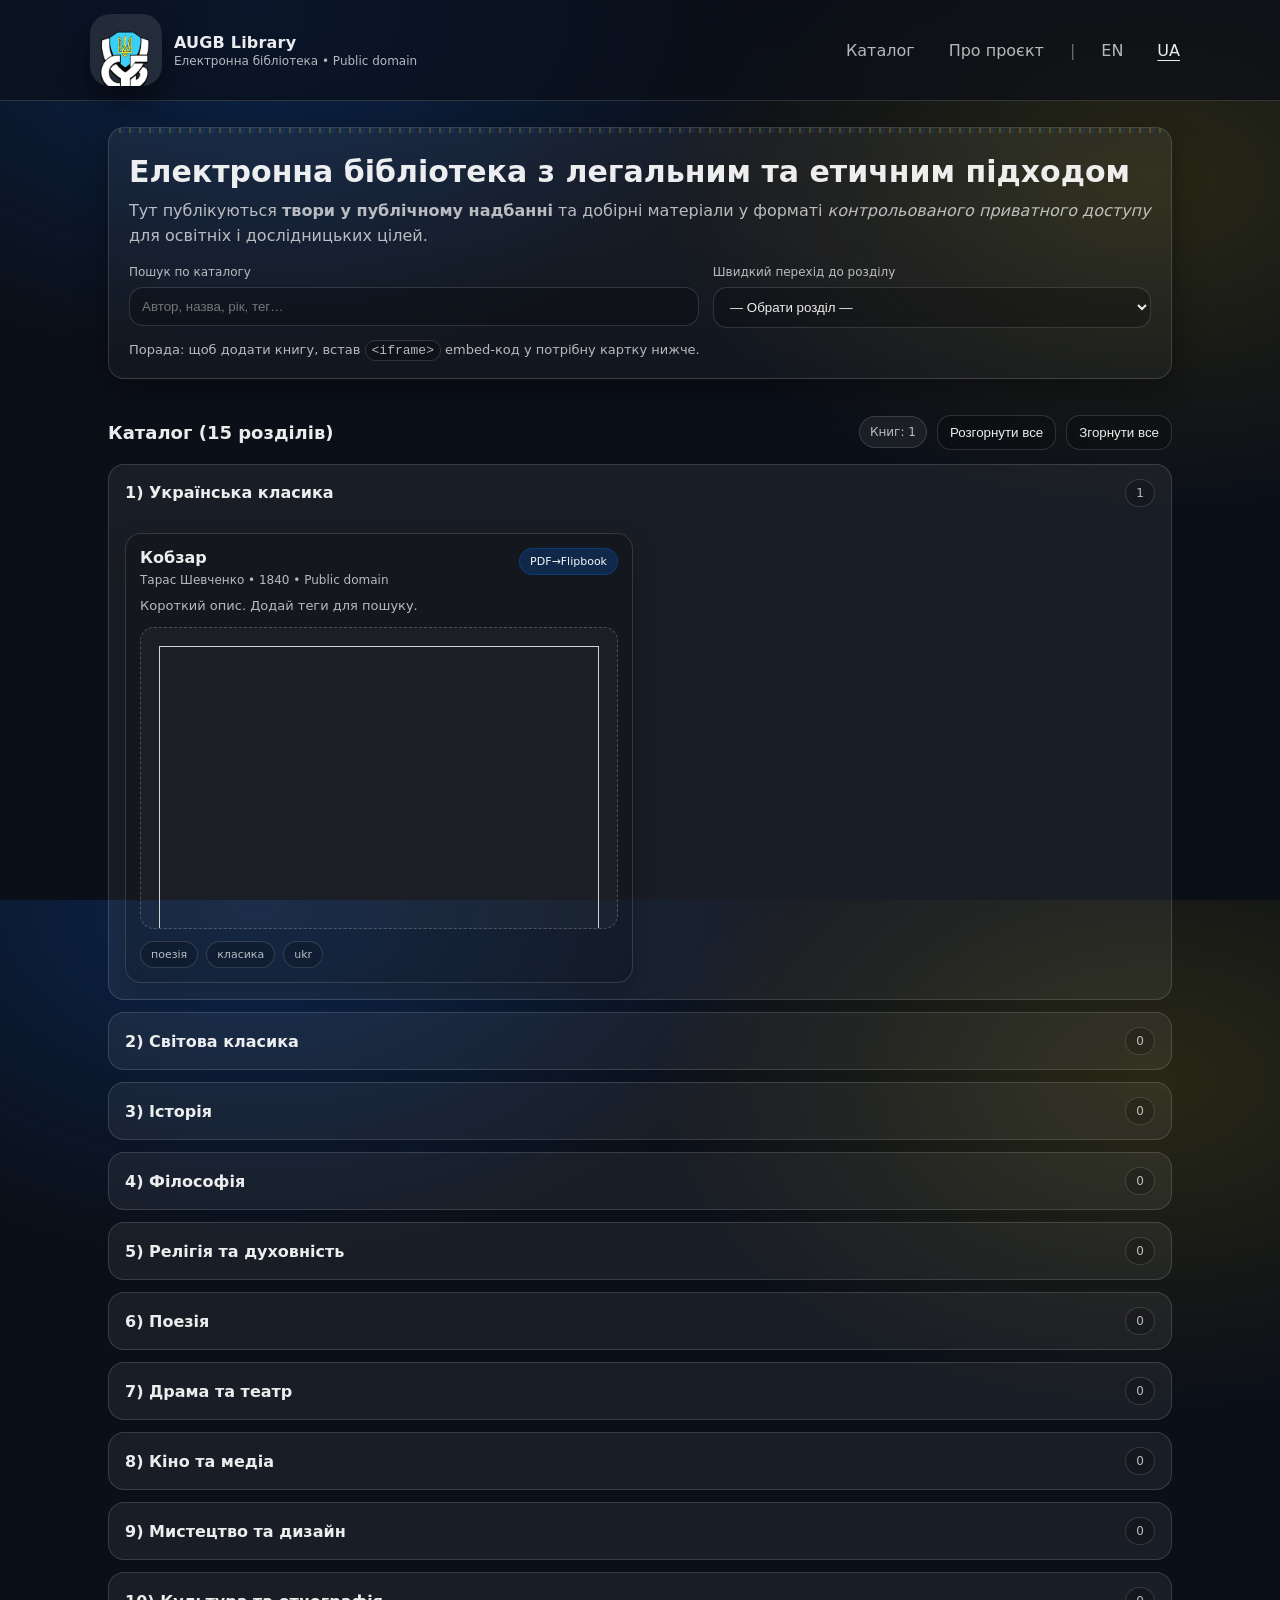
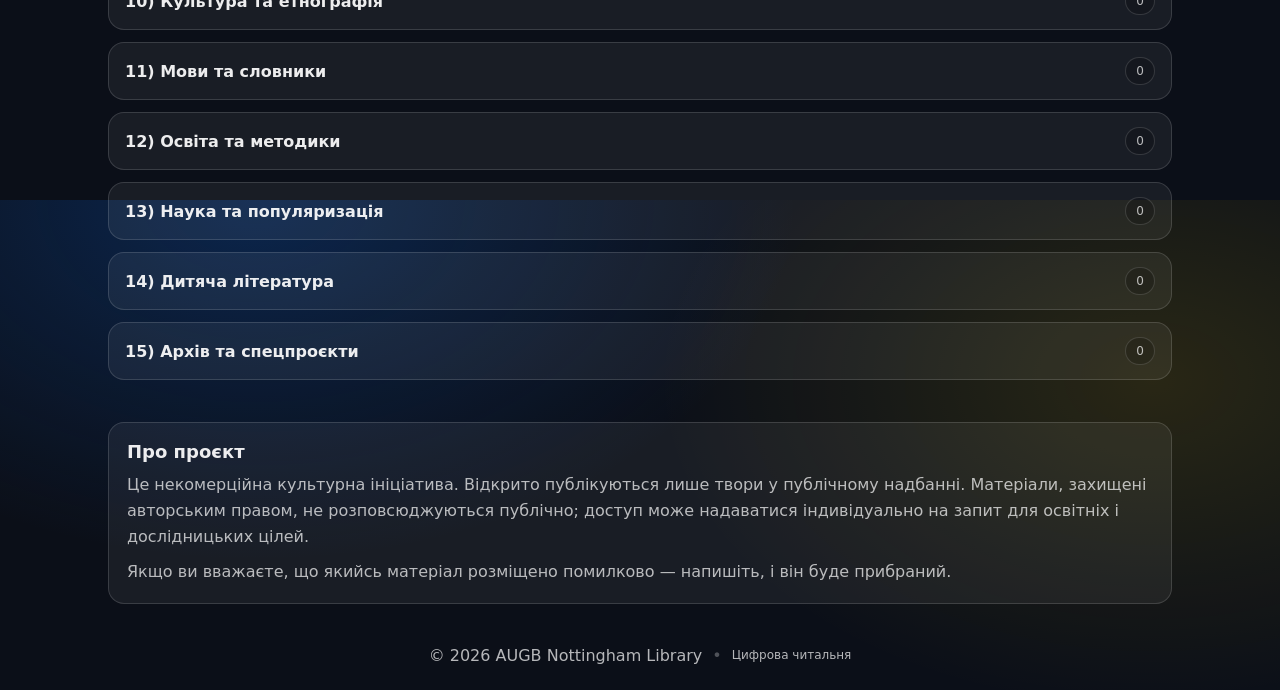
==== uk.html @ 56b3b46c "Update uk.html back to 400" ====
<!doctype html>
<html lang="uk">
<head>
  <meta charset="utf-8" />
  <meta name="viewport" content="width=device-width, initial-scale=1" />
  <title>AUGB • Електронна бібліотека</title>
  <meta name="description" content="Електронна бібліотека AUGB: твори у публічному надбанні та матеріали для контрольованого приватного доступу." />

  <link rel="alternate" hreflang="en" href="./" />
  <link rel="alternate" hreflang="uk" href="uk.html" />

  <link rel="stylesheet" href="styles.css" />
</head>

<body>
  <header class="header">
    <div class="wrap header__inner">
      <div class="brand">
        <!-- LOGO SLOT -->
        <a class="logo-box" href="./" aria-label="AUGB home">
          <img src="assets/logo.png" alt="AUGB logo" />
        </a>

        <div class="brand__text">
          <div class="brand__title">AUGB Library</div>
          <div class="brand__subtitle">Електронна бібліотека • Public domain</div>
        </div>
      </div>

      <nav class="nav">
        <a class="nav__link" href="#catalog">Каталог</a>
        <a class="nav__link" href="#about">Про проєкт</a>

        <span class="nav__divider">|</span>
        <a class="nav__link" href="./" hreflang="en">EN</a>
        <a class="nav__link nav__link--active" href="uk.html" hreflang="uk">UA</a>
      </nav>
    </div>
  </header>

  <main class="wrap">
    <section class="hero">
      <div class="hero__box">
        <h1 class="hero__title">Електронна бібліотека з легальним та етичним підходом</h1>
        <p class="hero__lead">
          Тут публікуються <strong>твори у публічному надбанні</strong> та добірні матеріали у форматі
          <em>контрольованого приватного доступу</em> для освітніх і дослідницьких цілей.
        </p>

        <div class="controls">
          <label class="control">
            <span class="control__label">Пошук по каталогу</span>
            <input id="searchInput" class="control__input" type="search" placeholder="Автор, назва, рік, тег…" />
          </label>

          <label class="control">
            <span class="control__label">Швидкий перехід до розділу</span>
            <select id="jumpSelect" class="control__select">
              <option value="">— Обрати розділ —</option>
            </select>
          </label>
        </div>

        <p class="hint">
          Порада: щоб додати книгу, встав <code>&lt;iframe&gt;</code> embed-код у потрібну картку нижче.
        </p>
      </div>
    </section>

    <section id="catalog" class="section">
      <div class="section__head">
        <h2 class="section__title">Каталог (15 розділів)</h2>
        <div class="section__meta">
          <span id="resultCount" class="pill">Книг: —</span>
          <button id="expandAllBtn" class="btn btn--ghost" type="button">Розгорнути все</button>
          <button id="collapseAllBtn" class="btn btn--ghost" type="button">Згорнути все</button>
        </div>
      </div>

      <div id="sections" class="sections">
        <details class="cat" data-category="Українська класика" open>
          <summary class="cat__summary">
            <span class="cat__title">1) Українська класика</span>
            <span class="cat__count" data-count>0</span>
          </summary>

          <div class="cat__body grid">
            <article class="card book" data-title="Кобзар" data-author="Тарас Шевченко" data-year="1840" data-tags="поезія,класика,ukr">
              <div class="card__top">
                <div>
                  <h3 class="card__title">Кобзар</h3>
                  <p class="card__meta">Тарас Шевченко • 1840 • Public domain</p>
                </div>
                <span class="badge">PDF→Flipbook</span>
              </div>

              <p class="card__desc">Короткий опис. Додай теги для пошуку.</p>

              <div class="embed">
                <div class="embed__placeholder">
                  <iframe
allowfullscreen="allowfullscreen"
allow="clipboard-write"
scrolling="no"
class="fp-iframe"
src="https://heyzine.com/flip-book/f3692525e4.html"
style="border: 1px solid lightgray; width: 100%; height: 400px;">
</iframe></div>
              </div>

              <div class="card__tags">
                <span class="tag">поезія</span>
                <span class="tag">класика</span>
                <span class="tag">ukr</span>
              </div>
            </article>
          </div>
        </details>

        <details class="cat" data-category="Світова класика">
          <summary class="cat__summary">
            <span class="cat__title">2) Світова класика</span>
            <span class="cat__count" data-count>0</span>
          </summary>
          <div class="cat__body grid"></div>
        </details>

        <details class="cat" data-category="Історія"><summary class="cat__summary"><span class="cat__title">3) Історія</span><span class="cat__count" data-count>0</span></summary><div class="cat__body grid"></div></details>
        <details class="cat" data-category="Філософія"><summary class="cat__summary"><span class="cat__title">4) Філософія</span><span class="cat__count" data-count>0</span></summary><div class="cat__body grid"></div></details>
        <details class="cat" data-category="Релігія та духовність"><summary class="cat__summary"><span class="cat__title">5) Релігія та духовність</span><span class="cat__count" data-count>0</span></summary><div class="cat__body grid"></div></details>
        <details class="cat" data-category="Поезія"><summary class="cat__summary"><span class="cat__title">6) Поезія</span><span class="cat__count" data-count>0</span></summary><div class="cat__body grid"></div></details>
        <details class="cat" data-category="Драма та театр"><summary class="cat__summary"><span class="cat__title">7) Драма та театр</span><span class="cat__count" data-count>0</span></summary><div class="cat__body grid"></div></details>
        <details class="cat" data-category="Кіно та медіа"><summary class="cat__summary"><span class="cat__title">8) Кіно та медіа</span><span class="cat__count" data-count>0</span></summary><div class="cat__body grid"></div></details>
        <details class="cat" data-category="Мистецтво та дизайн"><summary class="cat__summary"><span class="cat__title">9) Мистецтво та дизайн</span><span class="cat__count" data-count>0</span></summary><div class="cat__body grid"></div></details>
        <details class="cat" data-category="Культура та етнографія"><summary class="cat__summary"><span class="cat__title">10) Культура та етнографія</span><span class="cat__count" data-count>0</span></summary><div class="cat__body grid"></div></details>
        <details class="cat" data-category="Мови та словники"><summary class="cat__summary"><span class="cat__title">11) Мови та словники</span><span class="cat__count" data-count>0</span></summary><div class="cat__body grid"></div></details>
        <details class="cat" data-category="Освіта та методики"><summary class="cat__summary"><span class="cat__title">12) Освіта та методики</span><span class="cat__count" data-count>0</span></summary><div class="cat__body grid"></div></details>
        <details class="cat" data-category="Наука та популяризація"><summary class="cat__summary"><span class="cat__title">13) Наука та популяризація</span><span class="cat__count" data-count>0</span></summary><div class="cat__body grid"></div></details>
        <details class="cat" data-category="Дитяча література"><summary class="cat__summary"><span class="cat__title">14) Дитяча література</span><span class="cat__count" data-count>0</span></summary><div class="cat__body grid"></div></details>
        <details class="cat" data-category="Архів та спецпроєкти"><summary class="cat__summary"><span class="cat__title">15) Архів та спецпроєкти</span><span class="cat__count" data-count>0</span></summary><div class="cat__body grid"></div></details>
      </div>
    </section>

    <section id="about" class="section">
      <div class="about">
        <h2 class="section__title">Про проєкт</h2>
        <p class="about__text">
          Це некомерційна культурна ініціатива. Відкрито публікуються лише твори у публічному надбанні.
          Матеріали, захищені авторським правом, не розповсюджуються публічно; доступ може надаватися індивідуально на запит для освітніх і дослідницьких цілей.
        </p>
        <p class="about__text">
          Якщо ви вважаєте, що якийсь матеріал розміщено помилково — напишіть, і він буде прибраний.
        </p>
      </div>
    </section>

    <footer class="footer">
      <div class="wrap footer__inner">
        <span>© <span id="yearNow"></span> AUGB Nottingham Library</span>
        <span class="footer__sep">•</span>
        <span class="footer__small">Цифрова читальня</span>
      </div>
    </footer>
  </main>

  <script src="app.js"></script>
</body>
</html>
---- styles.css ----
:root{
  --blue: #0B4AA2;
  --blue-2: #0A3D86;
  --yellow: #FFD500;

  --bg: #0b0f18;
  --surface: rgba(255,255,255,0.06);
  --border: rgba(255,255,255,0.14);
  --text: rgba(255,255,255,0.92);
  --muted: rgba(255,255,255,0.70);

  --radius: 16px;
  --shadow: 0 10px 30px rgba(0,0,0,0.35);
  --max: 1100px;

  --ornament: repeating-linear-gradient(
    90deg,
    rgba(255,213,0,0.22) 0px,
    rgba(255,213,0,0.22) 2px,
    rgba(11,74,162,0.22) 2px,
    rgba(11,74,162,0.22) 6px,
    transparent 6px,
    transparent 10px
  );
}

*{box-sizing:border-box}
html,body{height:100%}
body{
  margin:0;
  font-family: ui-sans-serif, system-ui, -apple-system, Segoe UI, Roboto, Arial, "Noto Sans", "Helvetica Neue", sans-serif;
  background:
    radial-gradient(900px 600px at 20% 0%, rgba(11,74,162,0.38), transparent 60%),
    radial-gradient(900px 600px at 90% 20%, rgba(255,213,0,0.12), transparent 55%),
    var(--bg);
  color:var(--text);
}
.wrap{max-width:var(--max); margin:0 auto; padding:0 18px;}
.mono{font-family: ui-monospace, SFMono-Regular, Menlo, Monaco, Consolas, "Liberation Mono", monospace;}

.header{
  position: sticky;
  top:0;
  z-index: 50;
  backdrop-filter: blur(10px);
  background: rgba(11,15,24,0.65);
  border-bottom: 1px solid var(--border);
}
.header__inner{
  display:flex; align-items:center; justify-content:space-between;
  gap:16px; padding:14px 0;
}

.brand{display:flex; align-items:center; gap:12px; min-width: 260px;}
.brand__text{display:flex; flex-direction:column;}
.brand__title{font-weight: 800; letter-spacing: 0.2px;}
.brand__subtitle{font-size: 12px; color: var(--muted); margin-top: 2px;}

/* LOGO SLOT */
.logo-box{
  width: 72px;
  height: 72px;
  border-radius: 20px;
  background: rgba(255,255,255,0.10);
  display: grid;
  place-items: center;
  overflow: hidden;
  box-shadow: 0 14px 28px rgba(0,0,0,0.45);
}

.logo-box img{
  width: 100%;
  height: 100%;
  object-fit: contain;
  padding: 0;
}

.nav{display:flex; gap:14px; align-items:center;}
.nav__link{
  color: var(--muted);
  text-decoration:none;
  padding:8px 10px;
  border-radius: 12px;
}
.nav__link:hover{background: var(--surface); color: var(--text);}

.nav__divider{opacity:0.4; margin: 0 2px;}
.nav__link--active{
  color: var(--text);
  text-decoration: underline;
  text-underline-offset: 4px;
}

.hero{padding: 26px 0 18px;}
.hero__box{
  border:1px solid var(--border);
  background: linear-gradient(180deg, rgba(255,255,255,0.06), rgba(255,255,255,0.03));
  border-radius: var(--radius);
  box-shadow: var(--shadow);
  padding: 20px;
  position: relative;
  overflow:hidden;
}
.hero__box::before{
  content:"";
  position:absolute;
  left:-20px; right:-20px; top:-1px;
  height:6px;
  background: var(--ornament);
  opacity: 0.9;
}
.hero__title{margin: 6px 0 10px; font-size: clamp(20px, 3vw, 30px);}
.hero__lead{margin:0; color:var(--muted); line-height:1.55;}

.controls{
  display:grid;
  grid-template-columns: 1.3fr 1fr;
  gap: 14px;
  margin-top: 16px;
}
@media (max-width: 860px){
  .controls{grid-template-columns: 1fr;}
  .brand{min-width:auto;}
}

.control{display:flex; flex-direction:column; gap:8px;}
.control__label{font-size: 12px; color: var(--muted);}
.control__input, .control__select{
  width:100%;
  padding: 11px 12px;
  border-radius: 14px;
  border: 1px solid var(--border);
  background: rgba(0,0,0,0.22);
  color: var(--text);
  outline: none;
}
.control__input:focus, .control__select:focus{
  border-color: rgba(255,213,0,0.45);
  box-shadow: 0 0 0 4px rgba(11,74,162,0.18);
}

.hint{
  margin: 14px 0 0;
  color: var(--muted);
  font-size: 13px;
}
.hint code{
  padding: 2px 6px;
  border: 1px solid var(--border);
  background: rgba(0,0,0,0.22);
  border-radius: 10px;
}

.section{padding: 18px 0 24px;}
.section__head{display:flex; justify-content:space-between; align-items:center; gap:12px; flex-wrap:wrap;}
.section__title{margin:0; font-size: 18px;}
.section__meta{display:flex; gap:10px; align-items:center; flex-wrap:wrap;}

.pill{
  display:inline-flex; align-items:center;
  padding: 8px 10px;
  border-radius: 999px;
  border:1px solid var(--border);
  background: var(--surface);
  font-size: 12px;
  color: var(--muted);
}

.btn{
  border:1px solid var(--border);
  border-radius: 14px;
  padding: 9px 12px;
  background: linear-gradient(135deg, var(--blue), var(--blue-2));
  color: white;
  cursor: pointer;
}
.btn--ghost{
  background: rgba(0,0,0,0.18);
  color: var(--text);
}
.btn:hover{filter: brightness(1.03);}

.sections{display:flex; flex-direction:column; gap:12px; margin-top: 14px;}

.cat{
  border:1px solid var(--border);
  border-radius: var(--radius);
  background: var(--surface);
  overflow:hidden;
}
.cat__summary{
  list-style:none;
  cursor:pointer;
  display:flex; justify-content:space-between; align-items:center;
  padding: 14px 16px;
  gap: 12px;
}
.cat__summary::-webkit-details-marker{display:none;}
.cat__title{font-weight: 700;}
.cat__count{
  font-size: 12px; color: var(--muted);
  border:1px solid var(--border);
  padding: 6px 10px;
  border-radius: 999px;
  background: rgba(0,0,0,0.18);
}
.cat__body{padding: 0 16px 16px;}

.grid{
  display:grid;
  grid-template-columns: repeat(2, minmax(0, 1fr));
  gap: 14px;
  margin-top: 12px;
}
@media (max-width: 900px){ .grid{grid-template-columns: 1fr;} }

.card{
  border:1px solid var(--border);
  background: rgba(0,0,0,0.20);
  border-radius: var(--radius);
  padding: 14px;
  box-shadow: 0 12px 30px rgba(0,0,0,0.22);
}
.card__top{display:flex; justify-content:space-between; align-items:flex-start; gap:10px;}
.card__title{margin:0; font-size: 16px;}
.card__meta{margin:6px 0 0; font-size: 12px; color: var(--muted);}
.card__desc{margin:10px 0 12px; color: var(--muted); line-height:1.45; font-size: 13px;}

.badge{
  font-size: 11px;
  padding: 6px 10px;
  border-radius: 999px;
  background: rgba(11,74,162,0.35);
  border:1px solid rgba(11,74,162,0.55);
  color: rgba(255,255,255,0.95);
  white-space: nowrap;
}

.embed{
  border-radius: 14px;
  border: 1px dashed rgba(255,255,255,0.22);
  background: rgba(255,255,255,0.03);
  overflow:hidden;
  min-height: 300px;
}
.embed iframe{
  width:100%;
  height: 520px;
  border:0;
  display:block;
}
.embed__placeholder{
  height: 300px;
  display:grid;
  place-items:center;
  text-align:center;
  color: rgba(255,255,255,0.55);
  padding: 18px;
}

.card__tags{display:flex; gap:8px; flex-wrap:wrap; margin-top: 12px;}
.tag{
  font-size: 11px;
  padding: 6px 10px;
  border-radius: 999px;
  border:1px solid var(--border);
  background: rgba(0,0,0,0.18);
  color: var(--muted);
}

.about{
  border:1px solid var(--border);
  border-radius: var(--radius);
  background: var(--surface);
  padding: 18px;
}
.about__text{margin: 10px 0 0; color: var(--muted); line-height:1.6;}

.footer{padding: 18px 0 26px; color: var(--muted);}
.footer__inner{display:flex; gap:10px; align-items:center; justify-content:center; flex-wrap:wrap;}
.footer__sep{opacity:0.4;}
.footer__small{font-size: 12px;}
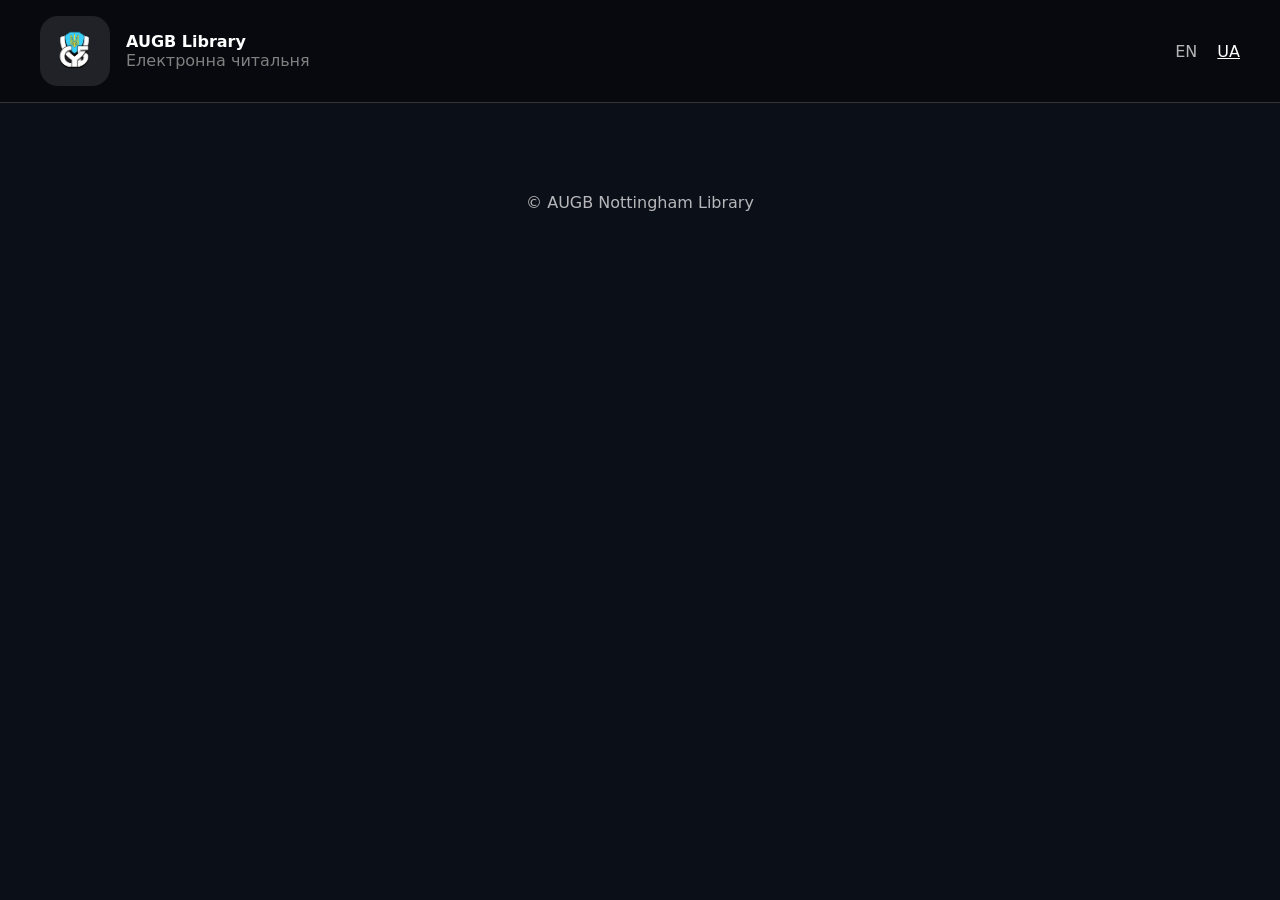
==== commit 383df52c: "Update uk.html REMAKE" ====
--- a/uk.html
+++ b/uk.html
@@ -1,168 +1,40 @@
 <!doctype html>
 <html lang="uk">
 <head>
-  <meta charset="utf-8" />
-  <meta name="viewport" content="width=device-width, initial-scale=1" />
-  <title>AUGB • Електронна бібліотека</title>
-  <meta name="description" content="Електронна бібліотека AUGB: твори у публічному надбанні та матеріали для контрольованого приватного доступу." />
-
-  <link rel="alternate" hreflang="en" href="./" />
-  <link rel="alternate" hreflang="uk" href="uk.html" />
-
-  <link rel="stylesheet" href="styles.css" />
+<meta charset="utf-8">
+<meta name="viewport" content="width=device-width, initial-scale=1">
+<title>AUGB Library</title>
+<link rel="stylesheet" href="styles.css">
 </head>
 
 <body>
-  <header class="header">
-    <div class="wrap header__inner">
-      <div class="brand">
-        <!-- LOGO SLOT -->
-        <a class="logo-box" href="./" aria-label="AUGB home">
-          <img src="assets/logo.png" alt="AUGB logo" />
-        </a>
 
-        <div class="brand__text">
-          <div class="brand__title">AUGB Library</div>
-          <div class="brand__subtitle">Електронна бібліотека • Public domain</div>
-        </div>
+<header class="header">
+  <div class="wrap header__inner">
+    <div class="brand">
+      <div class="logo-box">
+        <img src="assets/logo.png" alt="logo">
       </div>
+      <div>
+        <strong>AUGB Library</strong><br>
+        <span style="color:gray">Електронна читальня</span>
+      </div>
+    </div>
 
-      <nav class="nav">
-        <a class="nav__link" href="#catalog">Каталог</a>
-        <a class="nav__link" href="#about">Про проєкт</a>
+    <div class="nav">
+      <a href="./">EN</a>
+      <a class="active" href="uk.html">UA</a>
+    </div>
+  </div>
+</header>
 
-        <span class="nav__divider">|</span>
-        <a class="nav__link" href="./" hreflang="en">EN</a>
-        <a class="nav__link nav__link--active" href="uk.html" hreflang="uk">UA</a>
-      </nav>
-    </div>
-  </header>
+<div class="wrap section">
+  <!-- сюда копируешь те же полки -->
+</div>
 
-  <main class="wrap">
-    <section class="hero">
-      <div class="hero__box">
-        <h1 class="hero__title">Електронна бібліотека з легальним та етичним підходом</h1>
-        <p class="hero__lead">
-          Тут публікуються <strong>твори у публічному надбанні</strong> та добірні матеріали у форматі
-          <em>контрольованого приватного доступу</em> для освітніх і дослідницьких цілей.
-        </p>
+<footer>
+© AUGB Nottingham Library
+</footer>
 
-        <div class="controls">
-          <label class="control">
-            <span class="control__label">Пошук по каталогу</span>
-            <input id="searchInput" class="control__input" type="search" placeholder="Автор, назва, рік, тег…" />
-          </label>
-
-          <label class="control">
-            <span class="control__label">Швидкий перехід до розділу</span>
-            <select id="jumpSelect" class="control__select">
-              <option value="">— Обрати розділ —</option>
-            </select>
-          </label>
-        </div>
-
-        <p class="hint">
-          Порада: щоб додати книгу, встав <code>&lt;iframe&gt;</code> embed-код у потрібну картку нижче.
-        </p>
-      </div>
-    </section>
-
-    <section id="catalog" class="section">
-      <div class="section__head">
-        <h2 class="section__title">Каталог (15 розділів)</h2>
-        <div class="section__meta">
-          <span id="resultCount" class="pill">Книг: —</span>
-          <button id="expandAllBtn" class="btn btn--ghost" type="button">Розгорнути все</button>
-          <button id="collapseAllBtn" class="btn btn--ghost" type="button">Згорнути все</button>
-        </div>
-      </div>
-
-      <div id="sections" class="sections">
-        <details class="cat" data-category="Українська класика" open>
-          <summary class="cat__summary">
-            <span class="cat__title">1) Українська класика</span>
-            <span class="cat__count" data-count>0</span>
-          </summary>
-
-          <div class="cat__body grid">
-            <article class="card book" data-title="Кобзар" data-author="Тарас Шевченко" data-year="1840" data-tags="поезія,класика,ukr">
-              <div class="card__top">
-                <div>
-                  <h3 class="card__title">Кобзар</h3>
-                  <p class="card__meta">Тарас Шевченко • 1840 • Public domain</p>
-                </div>
-                <span class="badge">PDF→Flipbook</span>
-              </div>
-
-              <p class="card__desc">Короткий опис. Додай теги для пошуку.</p>
-
-              <div class="embed">
-                <div class="embed__placeholder">
-                  <iframe
-allowfullscreen="allowfullscreen"
-allow="clipboard-write"
-scrolling="no"
-class="fp-iframe"
-src="https://heyzine.com/flip-book/f3692525e4.html"
-style="border: 1px solid lightgray; width: 100%; height: 400px;">
-</iframe></div>
-              </div>
-
-              <div class="card__tags">
-                <span class="tag">поезія</span>
-                <span class="tag">класика</span>
-                <span class="tag">ukr</span>
-              </div>
-            </article>
-          </div>
-        </details>
-
-        <details class="cat" data-category="Світова класика">
-          <summary class="cat__summary">
-            <span class="cat__title">2) Світова класика</span>
-            <span class="cat__count" data-count>0</span>
-          </summary>
-          <div class="cat__body grid"></div>
-        </details>
-
-        <details class="cat" data-category="Історія"><summary class="cat__summary"><span class="cat__title">3) Історія</span><span class="cat__count" data-count>0</span></summary><div class="cat__body grid"></div></details>
-        <details class="cat" data-category="Філософія"><summary class="cat__summary"><span class="cat__title">4) Філософія</span><span class="cat__count" data-count>0</span></summary><div class="cat__body grid"></div></details>
-        <details class="cat" data-category="Релігія та духовність"><summary class="cat__summary"><span class="cat__title">5) Релігія та духовність</span><span class="cat__count" data-count>0</span></summary><div class="cat__body grid"></div></details>
-        <details class="cat" data-category="Поезія"><summary class="cat__summary"><span class="cat__title">6) Поезія</span><span class="cat__count" data-count>0</span></summary><div class="cat__body grid"></div></details>
-        <details class="cat" data-category="Драма та театр"><summary class="cat__summary"><span class="cat__title">7) Драма та театр</span><span class="cat__count" data-count>0</span></summary><div class="cat__body grid"></div></details>
-        <details class="cat" data-category="Кіно та медіа"><summary class="cat__summary"><span class="cat__title">8) Кіно та медіа</span><span class="cat__count" data-count>0</span></summary><div class="cat__body grid"></div></details>
-        <details class="cat" data-category="Мистецтво та дизайн"><summary class="cat__summary"><span class="cat__title">9) Мистецтво та дизайн</span><span class="cat__count" data-count>0</span></summary><div class="cat__body grid"></div></details>
-        <details class="cat" data-category="Культура та етнографія"><summary class="cat__summary"><span class="cat__title">10) Культура та етнографія</span><span class="cat__count" data-count>0</span></summary><div class="cat__body grid"></div></details>
-        <details class="cat" data-category="Мови та словники"><summary class="cat__summary"><span class="cat__title">11) Мови та словники</span><span class="cat__count" data-count>0</span></summary><div class="cat__body grid"></div></details>
-        <details class="cat" data-category="Освіта та методики"><summary class="cat__summary"><span class="cat__title">12) Освіта та методики</span><span class="cat__count" data-count>0</span></summary><div class="cat__body grid"></div></details>
-        <details class="cat" data-category="Наука та популяризація"><summary class="cat__summary"><span class="cat__title">13) Наука та популяризація</span><span class="cat__count" data-count>0</span></summary><div class="cat__body grid"></div></details>
-        <details class="cat" data-category="Дитяча література"><summary class="cat__summary"><span class="cat__title">14) Дитяча література</span><span class="cat__count" data-count>0</span></summary><div class="cat__body grid"></div></details>
-        <details class="cat" data-category="Архів та спецпроєкти"><summary class="cat__summary"><span class="cat__title">15) Архів та спецпроєкти</span><span class="cat__count" data-count>0</span></summary><div class="cat__body grid"></div></details>
-      </div>
-    </section>
-
-    <section id="about" class="section">
-      <div class="about">
-        <h2 class="section__title">Про проєкт</h2>
-        <p class="about__text">
-          Це некомерційна культурна ініціатива. Відкрито публікуються лише твори у публічному надбанні.
-          Матеріали, захищені авторським правом, не розповсюджуються публічно; доступ може надаватися індивідуально на запит для освітніх і дослідницьких цілей.
-        </p>
-        <p class="about__text">
-          Якщо ви вважаєте, що якийсь матеріал розміщено помилково — напишіть, і він буде прибраний.
-        </p>
-      </div>
-    </section>
-
-    <footer class="footer">
-      <div class="wrap footer__inner">
-        <span>© <span id="yearNow"></span> AUGB Nottingham Library</span>
-        <span class="footer__sep">•</span>
-        <span class="footer__small">Цифрова читальня</span>
-      </div>
-    </footer>
-  </main>
-
-  <script src="app.js"></script>
 </body>
 </html>
--- a/styles.css
+++ b/styles.css
@@ -1,282 +1,125 @@
 :root{
-  --blue: #0B4AA2;
-  --blue-2: #0A3D86;
-  --yellow: #FFD500;
-
-  --bg: #0b0f18;
-  --surface: rgba(255,255,255,0.06);
-  --border: rgba(255,255,255,0.14);
-  --text: rgba(255,255,255,0.92);
-  --muted: rgba(255,255,255,0.70);
-
-  --radius: 16px;
-  --shadow: 0 10px 30px rgba(0,0,0,0.35);
-  --max: 1100px;
-
-  --ornament: repeating-linear-gradient(
-    90deg,
-    rgba(255,213,0,0.22) 0px,
-    rgba(255,213,0,0.22) 2px,
-    rgba(11,74,162,0.22) 2px,
-    rgba(11,74,162,0.22) 6px,
-    transparent 6px,
-    transparent 10px
-  );
+  --bg:#0b0f18;
+  --surface:rgba(255,255,255,0.05);
+  --border:rgba(255,255,255,0.18);
+  --text:#ffffff;
+  --muted:rgba(255,255,255,0.7);
+  --radius:14px;
+  --max:1200px;
 }
 
 *{box-sizing:border-box}
-html,body{height:100%}
+
 body{
   margin:0;
-  font-family: ui-sans-serif, system-ui, -apple-system, Segoe UI, Roboto, Arial, "Noto Sans", "Helvetica Neue", sans-serif;
-  background:
-    radial-gradient(900px 600px at 20% 0%, rgba(11,74,162,0.38), transparent 60%),
-    radial-gradient(900px 600px at 90% 20%, rgba(255,213,0,0.12), transparent 55%),
-    var(--bg);
+  background:var(--bg);
   color:var(--text);
+  font-family:system-ui,-apple-system,Segoe UI,Roboto,Arial;
 }
-.wrap{max-width:var(--max); margin:0 auto; padding:0 18px;}
-.mono{font-family: ui-monospace, SFMono-Regular, Menlo, Monaco, Consolas, "Liberation Mono", monospace;}
+
+.wrap{
+  max-width:var(--max);
+  margin:0 auto;
+  padding:0 20px;
+}
 
 .header{
-  position: sticky;
+  background:rgba(0,0,0,0.4);
+  border-bottom:1px solid var(--border);
+  position:sticky;
   top:0;
-  z-index: 50;
-  backdrop-filter: blur(10px);
-  background: rgba(11,15,24,0.65);
-  border-bottom: 1px solid var(--border);
-}
-.header__inner{
-  display:flex; align-items:center; justify-content:space-between;
-  gap:16px; padding:14px 0;
 }
 
-.brand{display:flex; align-items:center; gap:12px; min-width: 260px;}
-.brand__text{display:flex; flex-direction:column;}
-.brand__title{font-weight: 800; letter-spacing: 0.2px;}
-.brand__subtitle{font-size: 12px; color: var(--muted); margin-top: 2px;}
+.header__inner{
+  display:flex;
+  justify-content:space-between;
+  align-items:center;
+  padding:16px 0;
+}
 
-/* LOGO SLOT */
+.brand{
+  display:flex;
+  align-items:center;
+  gap:16px;
+}
+
 .logo-box{
-  width: 72px;
-  height: 72px;
-  border-radius: 20px;
-  background: rgba(255,255,255,0.10);
-  display: grid;
-  place-items: center;
-  overflow: hidden;
-  box-shadow: 0 14px 28px rgba(0,0,0,0.45);
+  width:70px;
+  height:70px;
+  display:flex;
+  align-items:center;
+  justify-content:center;
+  background:rgba(255,255,255,0.1);
+  border-radius:18px;
 }
 
 .logo-box img{
-  width: 100%;
-  height: 100%;
-  object-fit: contain;
-  padding: 0;
+  width:85%;
+  height:85%;
+  object-fit:contain;
 }
 
-.nav{display:flex; gap:14px; align-items:center;}
-.nav__link{
-  color: var(--muted);
+.nav a{
+  color:var(--muted);
   text-decoration:none;
-  padding:8px 10px;
-  border-radius: 12px;
-}
-.nav__link:hover{background: var(--surface); color: var(--text);}
-
-.nav__divider{opacity:0.4; margin: 0 2px;}
-.nav__link--active{
-  color: var(--text);
-  text-decoration: underline;
-  text-underline-offset: 4px;
+  margin-left:15px;
 }
 
-.hero{padding: 26px 0 18px;}
-.hero__box{
-  border:1px solid var(--border);
-  background: linear-gradient(180deg, rgba(255,255,255,0.06), rgba(255,255,255,0.03));
-  border-radius: var(--radius);
-  box-shadow: var(--shadow);
-  padding: 20px;
-  position: relative;
-  overflow:hidden;
-}
-.hero__box::before{
-  content:"";
-  position:absolute;
-  left:-20px; right:-20px; top:-1px;
-  height:6px;
-  background: var(--ornament);
-  opacity: 0.9;
-}
-.hero__title{margin: 6px 0 10px; font-size: clamp(20px, 3vw, 30px);}
-.hero__lead{margin:0; color:var(--muted); line-height:1.55;}
-
-.controls{
-  display:grid;
-  grid-template-columns: 1.3fr 1fr;
-  gap: 14px;
-  margin-top: 16px;
-}
-@media (max-width: 860px){
-  .controls{grid-template-columns: 1fr;}
-  .brand{min-width:auto;}
+.nav a.active{
+  color:white;
+  text-decoration:underline;
 }
 
-.control{display:flex; flex-direction:column; gap:8px;}
-.control__label{font-size: 12px; color: var(--muted);}
-.control__input, .control__select{
-  width:100%;
-  padding: 11px 12px;
-  border-radius: 14px;
-  border: 1px solid var(--border);
-  background: rgba(0,0,0,0.22);
-  color: var(--text);
-  outline: none;
-}
-.control__input:focus, .control__select:focus{
-  border-color: rgba(255,213,0,0.45);
-  box-shadow: 0 0 0 4px rgba(11,74,162,0.18);
+.section{
+  padding:30px 0;
 }
 
-.hint{
-  margin: 14px 0 0;
-  color: var(--muted);
-  font-size: 13px;
-}
-.hint code{
-  padding: 2px 6px;
-  border: 1px solid var(--border);
-  background: rgba(0,0,0,0.22);
-  border-radius: 10px;
+.cat{
+  background:var(--surface);
+  border:1px solid var(--border);
+  border-radius:var(--radius);
+  margin-bottom:20px;
+  padding:20px;
 }
 
-.section{padding: 18px 0 24px;}
-.section__head{display:flex; justify-content:space-between; align-items:center; gap:12px; flex-wrap:wrap;}
-.section__title{margin:0; font-size: 18px;}
-.section__meta{display:flex; gap:10px; align-items:center; flex-wrap:wrap;}
-
-.pill{
-  display:inline-flex; align-items:center;
-  padding: 8px 10px;
-  border-radius: 999px;
-  border:1px solid var(--border);
-  background: var(--surface);
-  font-size: 12px;
-  color: var(--muted);
+.cat h2{
+  margin-top:0;
 }
-
-.btn{
-  border:1px solid var(--border);
-  border-radius: 14px;
-  padding: 9px 12px;
-  background: linear-gradient(135deg, var(--blue), var(--blue-2));
-  color: white;
-  cursor: pointer;
-}
-.btn--ghost{
-  background: rgba(0,0,0,0.18);
-  color: var(--text);
-}
-.btn:hover{filter: brightness(1.03);}
-
-.sections{display:flex; flex-direction:column; gap:12px; margin-top: 14px;}
-
-.cat{
-  border:1px solid var(--border);
-  border-radius: var(--radius);
-  background: var(--surface);
-  overflow:hidden;
-}
-.cat__summary{
-  list-style:none;
-  cursor:pointer;
-  display:flex; justify-content:space-between; align-items:center;
-  padding: 14px 16px;
-  gap: 12px;
-}
-.cat__summary::-webkit-details-marker{display:none;}
-.cat__title{font-weight: 700;}
-.cat__count{
-  font-size: 12px; color: var(--muted);
-  border:1px solid var(--border);
-  padding: 6px 10px;
-  border-radius: 999px;
-  background: rgba(0,0,0,0.18);
-}
-.cat__body{padding: 0 16px 16px;}
 
 .grid{
   display:grid;
-  grid-template-columns: repeat(2, minmax(0, 1fr));
-  gap: 14px;
-  margin-top: 12px;
+  grid-template-columns:repeat(2,1fr);
+  gap:20px;
 }
-@media (max-width: 900px){ .grid{grid-template-columns: 1fr;} }
 
 .card{
+  background:rgba(0,0,0,0.3);
   border:1px solid var(--border);
-  background: rgba(0,0,0,0.20);
-  border-radius: var(--radius);
-  padding: 14px;
-  box-shadow: 0 12px 30px rgba(0,0,0,0.22);
+  border-radius:var(--radius);
+  padding:15px;
 }
-.card__top{display:flex; justify-content:space-between; align-items:flex-start; gap:10px;}
-.card__title{margin:0; font-size: 16px;}
-.card__meta{margin:6px 0 0; font-size: 12px; color: var(--muted);}
-.card__desc{margin:10px 0 12px; color: var(--muted); line-height:1.45; font-size: 13px;}
 
-.badge{
-  font-size: 11px;
-  padding: 6px 10px;
-  border-radius: 999px;
-  background: rgba(11,74,162,0.35);
-  border:1px solid rgba(11,74,162,0.55);
-  color: rgba(255,255,255,0.95);
-  white-space: nowrap;
+.card h3{
+  margin-top:0;
 }
 
 .embed{
-  border-radius: 14px;
-  border: 1px dashed rgba(255,255,255,0.22);
-  background: rgba(255,255,255,0.03);
+  width:100%;
+  height:400px;
+  border-radius:12px;
   overflow:hidden;
-  min-height: 300px;
+  border:1px solid var(--border);
 }
+
 .embed iframe{
   width:100%;
-  height: 520px;
+  height:100%;
   border:0;
   display:block;
 }
-.embed__placeholder{
-  height: 300px;
-  display:grid;
-  place-items:center;
+
+footer{
   text-align:center;
-  color: rgba(255,255,255,0.55);
-  padding: 18px;
+  padding:30px 0;
+  color:var(--muted);
 }
-
-.card__tags{display:flex; gap:8px; flex-wrap:wrap; margin-top: 12px;}
-.tag{
-  font-size: 11px;
-  padding: 6px 10px;
-  border-radius: 999px;
-  border:1px solid var(--border);
-  background: rgba(0,0,0,0.18);
-  color: var(--muted);
-}
-
-.about{
-  border:1px solid var(--border);
-  border-radius: var(--radius);
-  background: var(--surface);
-  padding: 18px;
-}
-.about__text{margin: 10px 0 0; color: var(--muted); line-height:1.6;}
-
-.footer{padding: 18px 0 26px; color: var(--muted);}
-.footer__inner{display:flex; gap:10px; align-items:center; justify-content:center; flex-wrap:wrap;}
-.footer__sep{opacity:0.4;}
-.footer__small{font-size: 12px;}
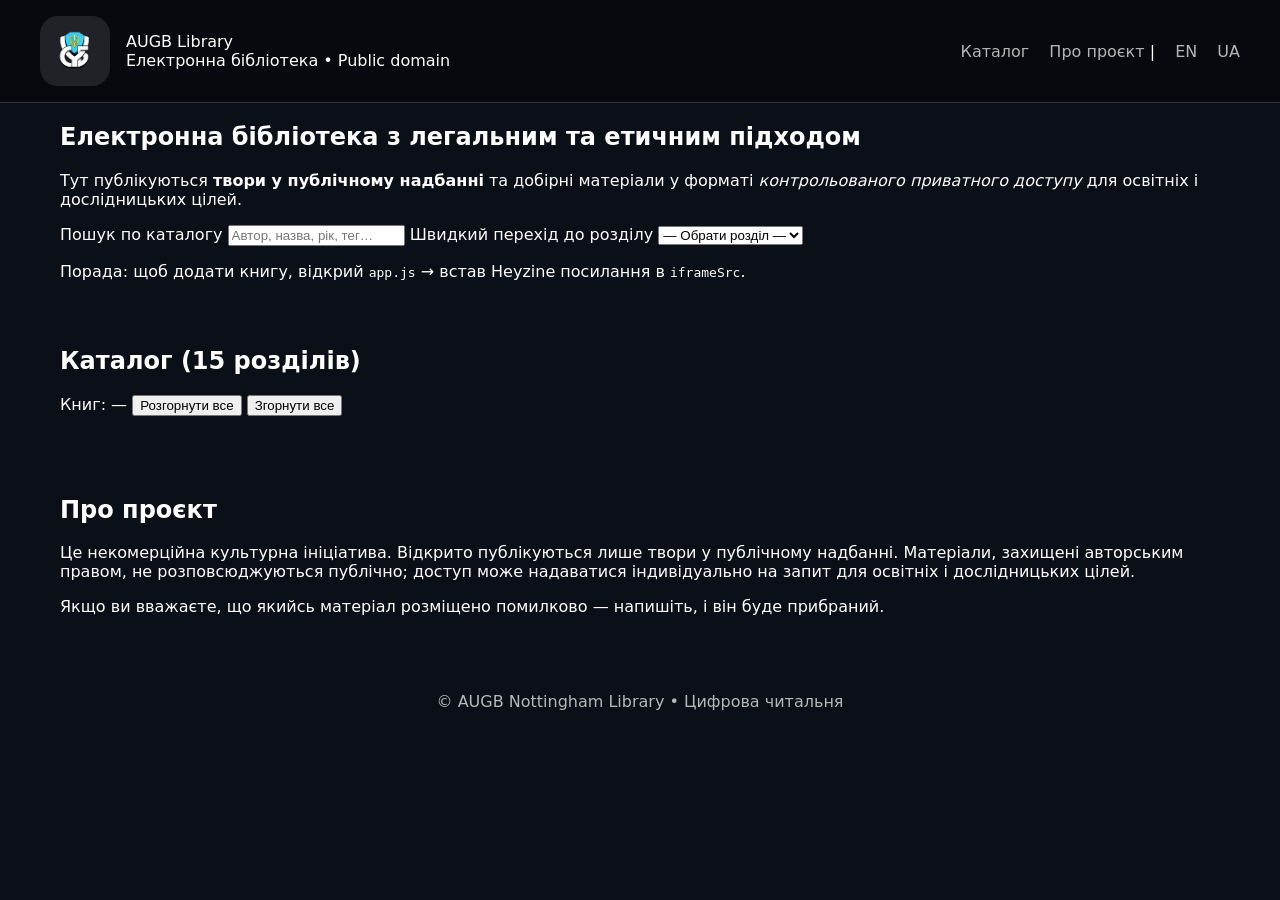
==== commit 29f5420a: "Update uk.html" ====
--- a/uk.html
+++ b/uk.html
@@ -1,40 +1,107 @@
 <!doctype html>
 <html lang="uk">
 <head>
-<meta charset="utf-8">
-<meta name="viewport" content="width=device-width, initial-scale=1">
-<title>AUGB Library</title>
-<link rel="stylesheet" href="styles.css">
+  <meta charset="utf-8" />
+  <meta name="viewport" content="width=device-width, initial-scale=1" />
+  <title>AUGB • Електронна бібліотека</title>
+  <meta name="description" content="Електронна бібліотека AUGB: твори у публічному надбанні та матеріали для контрольованого приватного доступу." />
+
+  <link rel="alternate" hreflang="en" href="./" />
+  <link rel="alternate" hreflang="uk" href="uk.html" />
+
+  <link rel="stylesheet" href="styles.css" />
 </head>
 
-<body>
+<body data-lang="uk">
+  <header class="header">
+    <div class="wrap header__inner">
+      <div class="brand">
+        <a class="logo-box" href="./" aria-label="AUGB home">
+          <img src="assets/logo.png" alt="AUGB logo" />
+        </a>
 
-<header class="header">
-  <div class="wrap header__inner">
-    <div class="brand">
-      <div class="logo-box">
-        <img src="assets/logo.png" alt="logo">
+        <div class="brand__text">
+          <div class="brand__title">AUGB Library</div>
+          <div class="brand__subtitle">Електронна бібліотека • Public domain</div>
+        </div>
       </div>
-      <div>
-        <strong>AUGB Library</strong><br>
-        <span style="color:gray">Електронна читальня</span>
+
+      <nav class="nav">
+        <a class="nav__link" href="#catalog">Каталог</a>
+        <a class="nav__link" href="#about">Про проєкт</a>
+
+        <span class="nav__divider">|</span>
+        <a class="nav__link" href="./" hreflang="en">EN</a>
+        <a class="nav__link nav__link--active" href="uk.html" hreflang="uk">UA</a>
+      </nav>
+    </div>
+  </header>
+
+  <main class="wrap">
+    <section class="hero">
+      <div class="hero__box">
+        <h1 class="hero__title">Електронна бібліотека з легальним та етичним підходом</h1>
+        <p class="hero__lead">
+          Тут публікуються <strong>твори у публічному надбанні</strong> та добірні матеріали у форматі
+          <em>контрольованого приватного доступу</em> для освітніх і дослідницьких цілей.
+        </p>
+
+        <div class="controls">
+          <label class="control">
+            <span class="control__label">Пошук по каталогу</span>
+            <input id="searchInput" class="control__input" type="search" placeholder="Автор, назва, рік, тег…" />
+          </label>
+
+          <label class="control">
+            <span class="control__label">Швидкий перехід до розділу</span>
+            <select id="jumpSelect" class="control__select">
+              <option value="">— Обрати розділ —</option>
+            </select>
+          </label>
+        </div>
+
+        <p class="hint">
+          Порада: щоб додати книгу, відкрий <code>app.js</code> → встав Heyzine посилання в <code>iframeSrc</code>.
+        </p>
       </div>
-    </div>
+    </section>
 
-    <div class="nav">
-      <a href="./">EN</a>
-      <a class="active" href="uk.html">UA</a>
-    </div>
-  </div>
-</header>
+    <section id="catalog" class="section">
+      <div class="section__head">
+        <h2 class="section__title">Каталог (15 розділів)</h2>
+        <div class="section__meta">
+          <span id="resultCount" class="pill">Книг: —</span>
+          <button id="expandAllBtn" class="btn btn--ghost" type="button">Розгорнути все</button>
+          <button id="collapseAllBtn" class="btn btn--ghost" type="button">Згорнути все</button>
+        </div>
+      </div>
 
-<div class="wrap section">
-  <!-- сюда копируешь те же полки -->
-</div>
+      <!-- Sections will be generated by app.js -->
+      <div id="sections" class="sections"></div>
+    </section>
 
-<footer>
-© AUGB Nottingham Library
-</footer>
+    <section id="about" class="section">
+      <div class="about">
+        <h2 class="section__title">Про проєкт</h2>
+        <p class="about__text">
+          Це некомерційна культурна ініціатива. Відкрито публікуються лише твори у публічному надбанні.
+          Матеріали, захищені авторським правом, не розповсюджуються публічно; доступ може надаватися індивідуально на запит для освітніх і дослідницьких цілей.
+        </p>
+        <p class="about__text">
+          Якщо ви вважаєте, що якийсь матеріал розміщено помилково — напишіть, і він буде прибраний.
+        </p>
+      </div>
+    </section>
 
+    <footer class="footer">
+      <div class="wrap footer__inner">
+        <span>© <span id="yearNow"></span> AUGB Nottingham Library</span>
+        <span class="footer__sep">•</span>
+        <span class="footer__small">Цифрова читальня</span>
+      </div>
+    </footer>
+  </main>
+
+  <script src="app.js"></script>
 </body>
 </html>
--- a/styles.css
+++ b/styles.css
@@ -74,16 +74,31 @@
   padding:30px 0;
 }
 
-.cat{
+.search-box{
+  margin-bottom:20px;
+}
+
+.search-box input{
+  width:100%;
+  padding:12px;
+  border-radius:12px;
+  border:1px solid var(--border);
+  background:rgba(0,0,0,0.3);
+  color:white;
+}
+
+details.cat{
   background:var(--surface);
   border:1px solid var(--border);
   border-radius:var(--radius);
   margin-bottom:20px;
-  padding:20px;
+  padding:15px;
 }
 
-.cat h2{
-  margin-top:0;
+details summary{
+  cursor:pointer;
+  font-weight:bold;
+  margin-bottom:10px;
 }
 
 .grid{
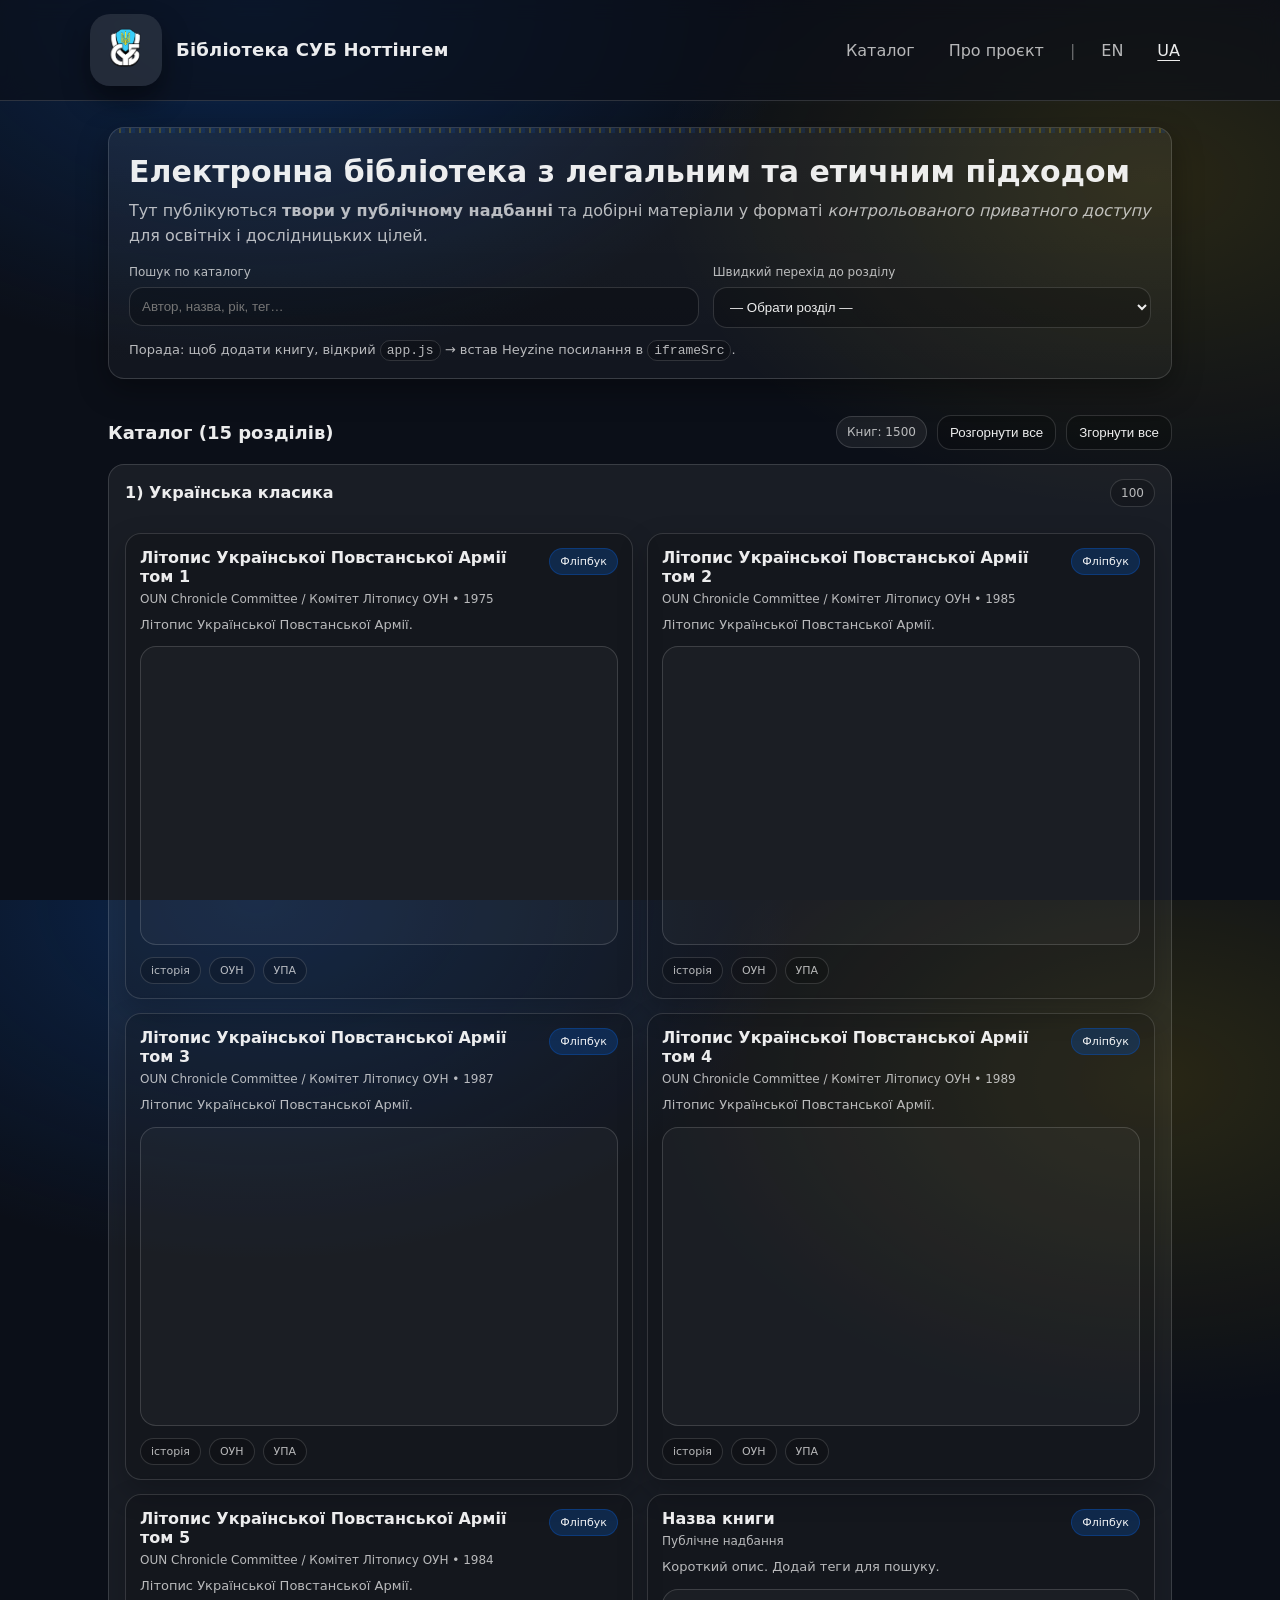
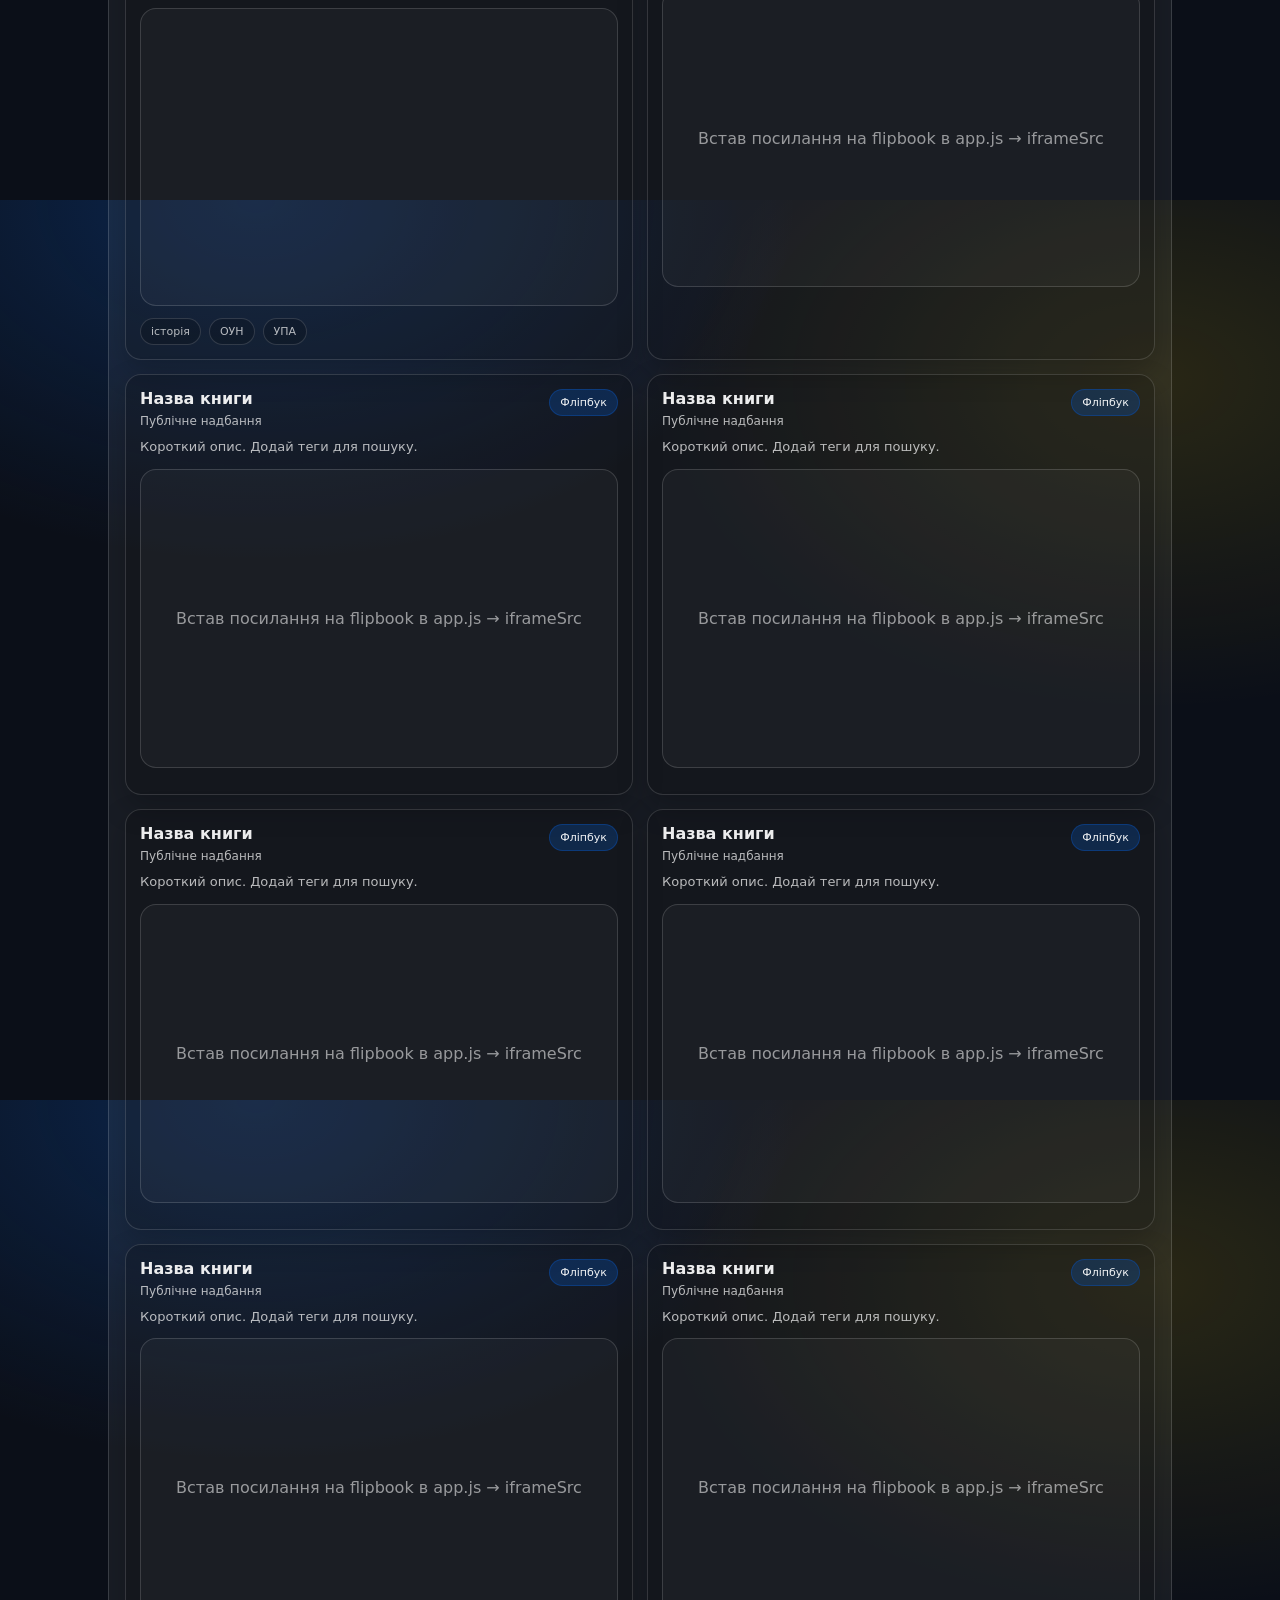
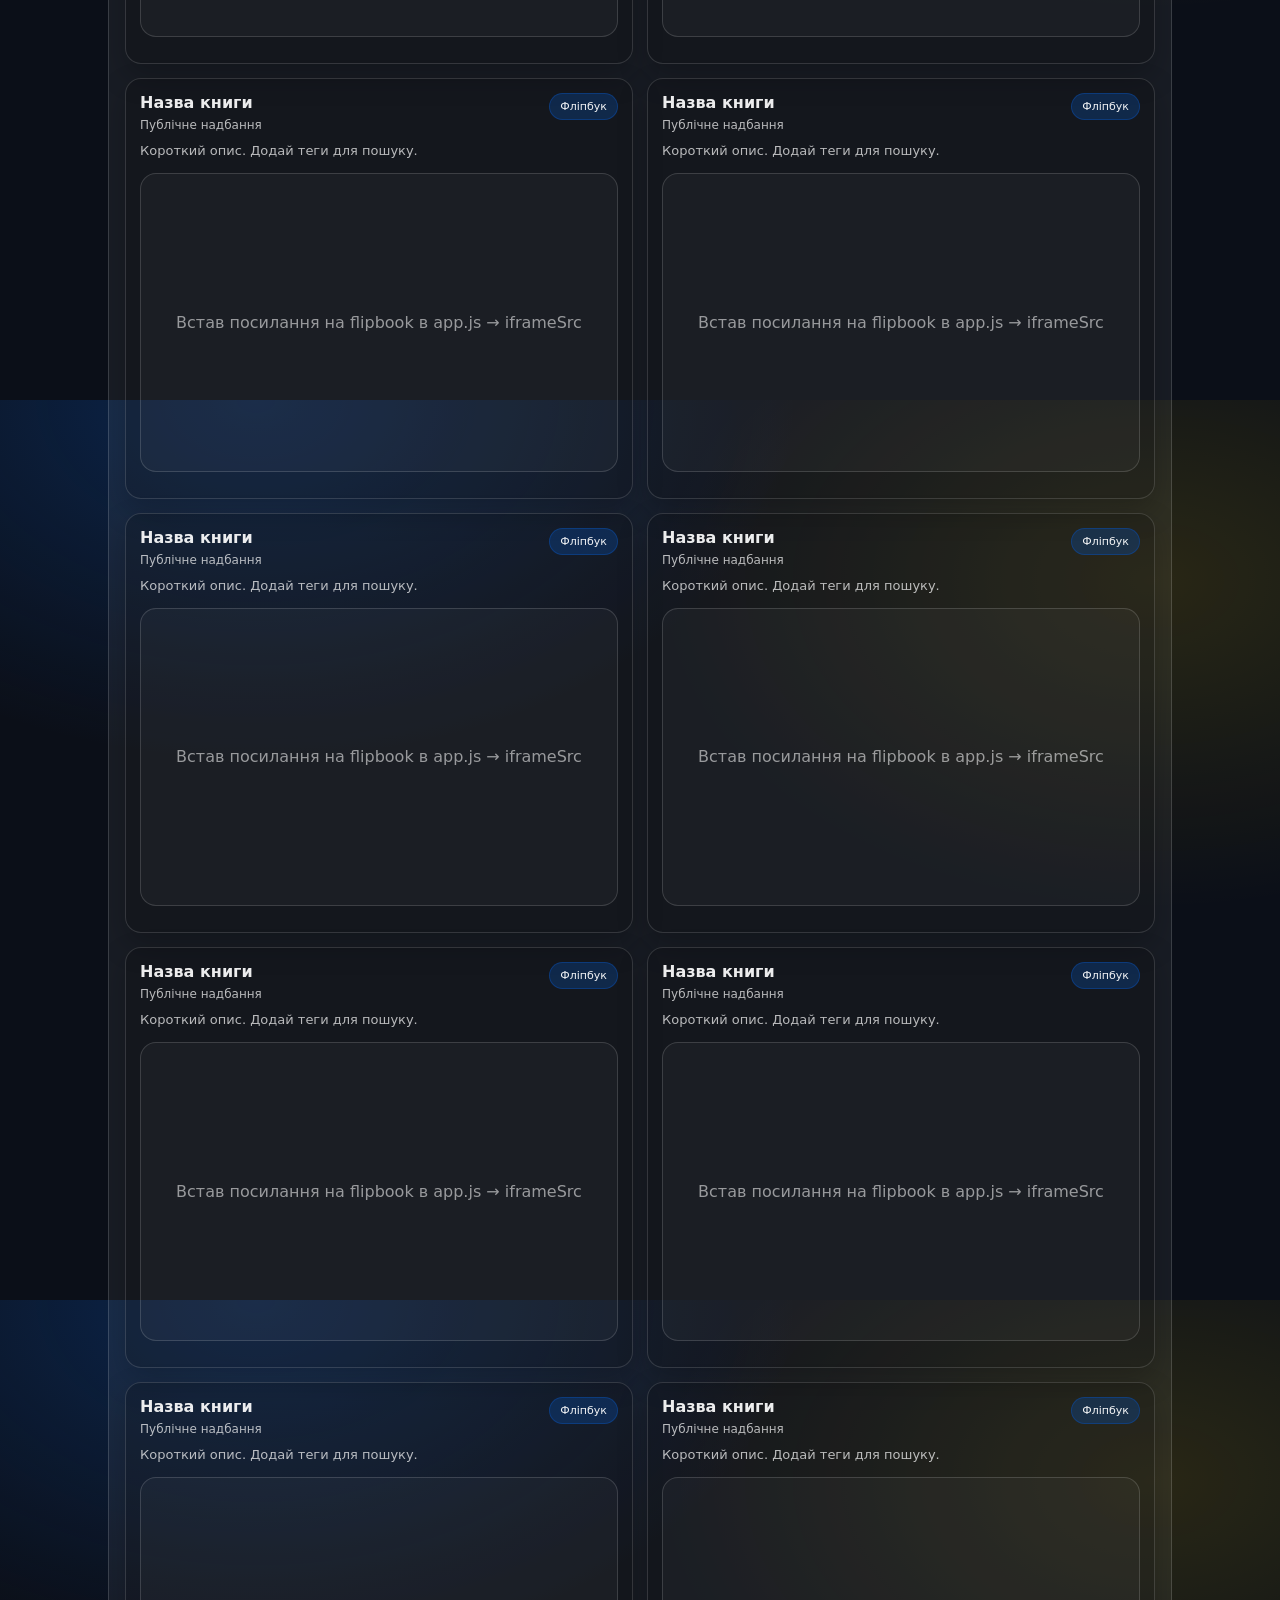
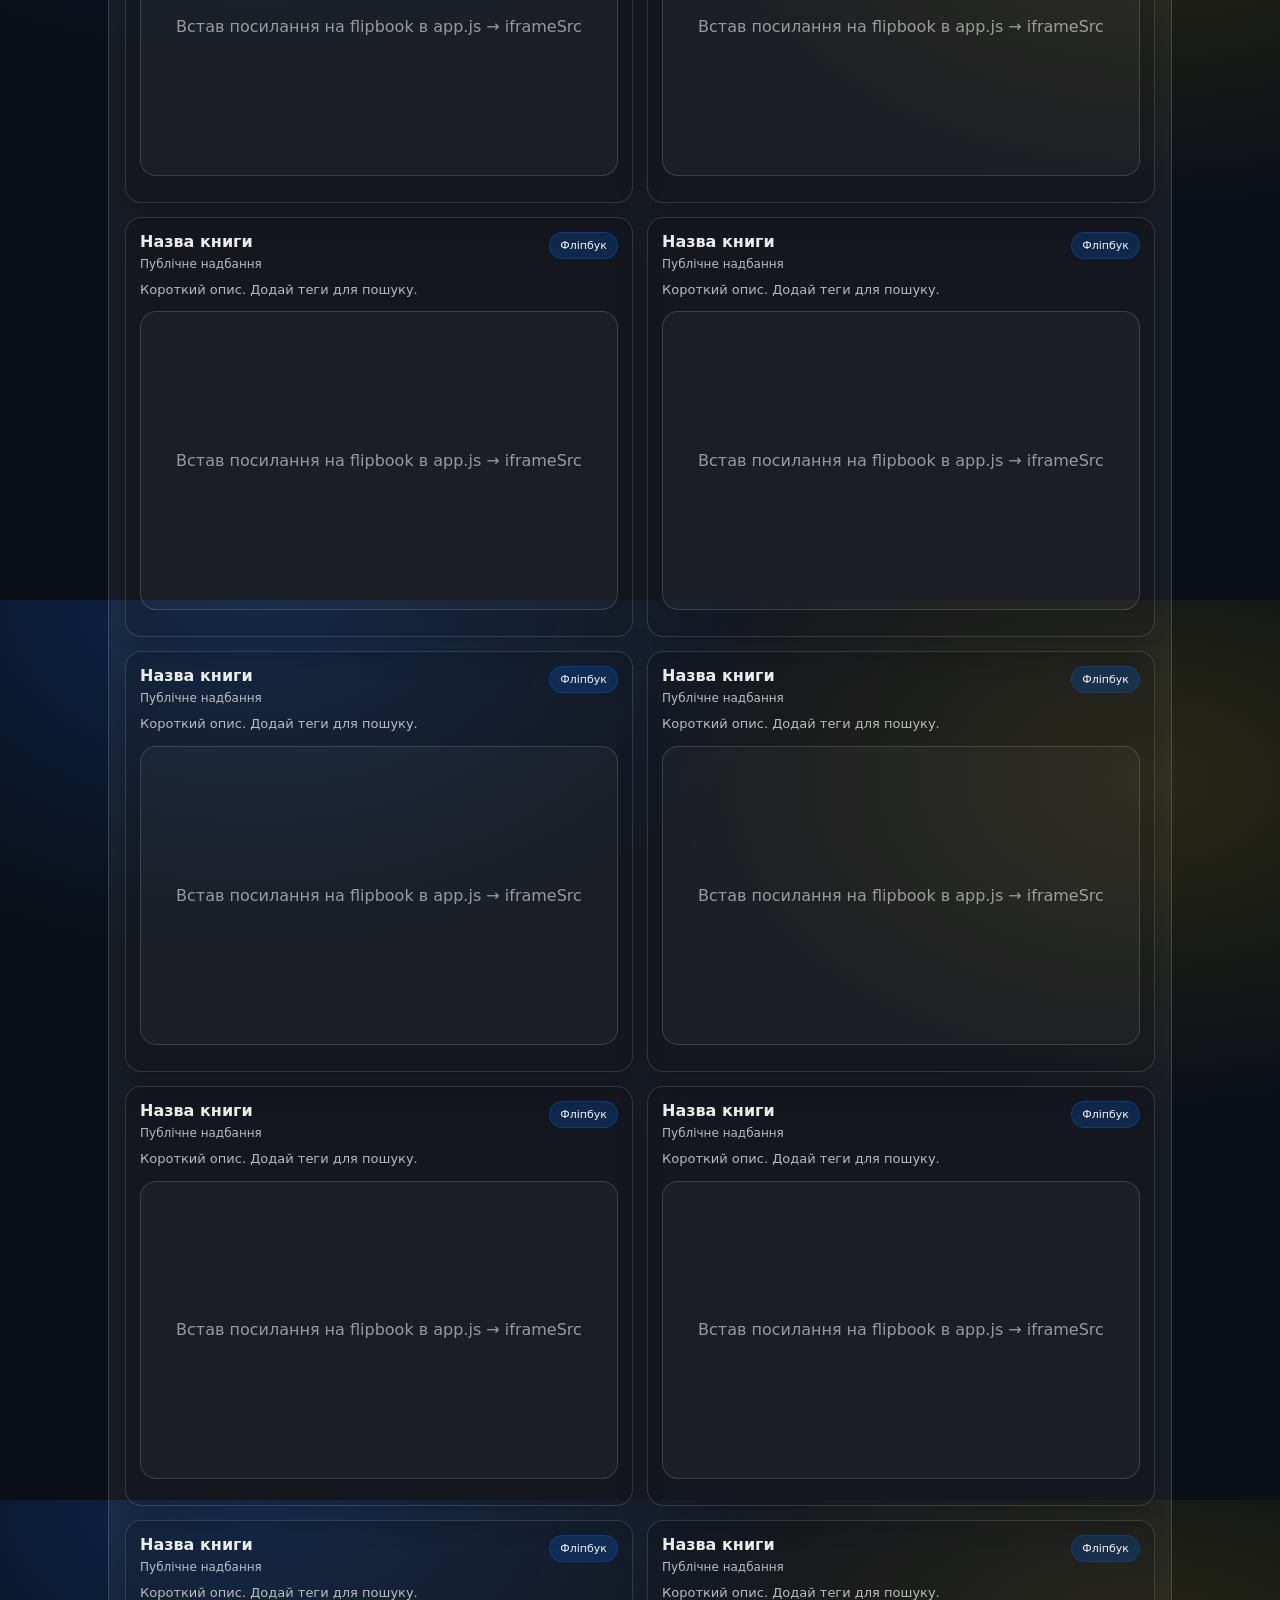
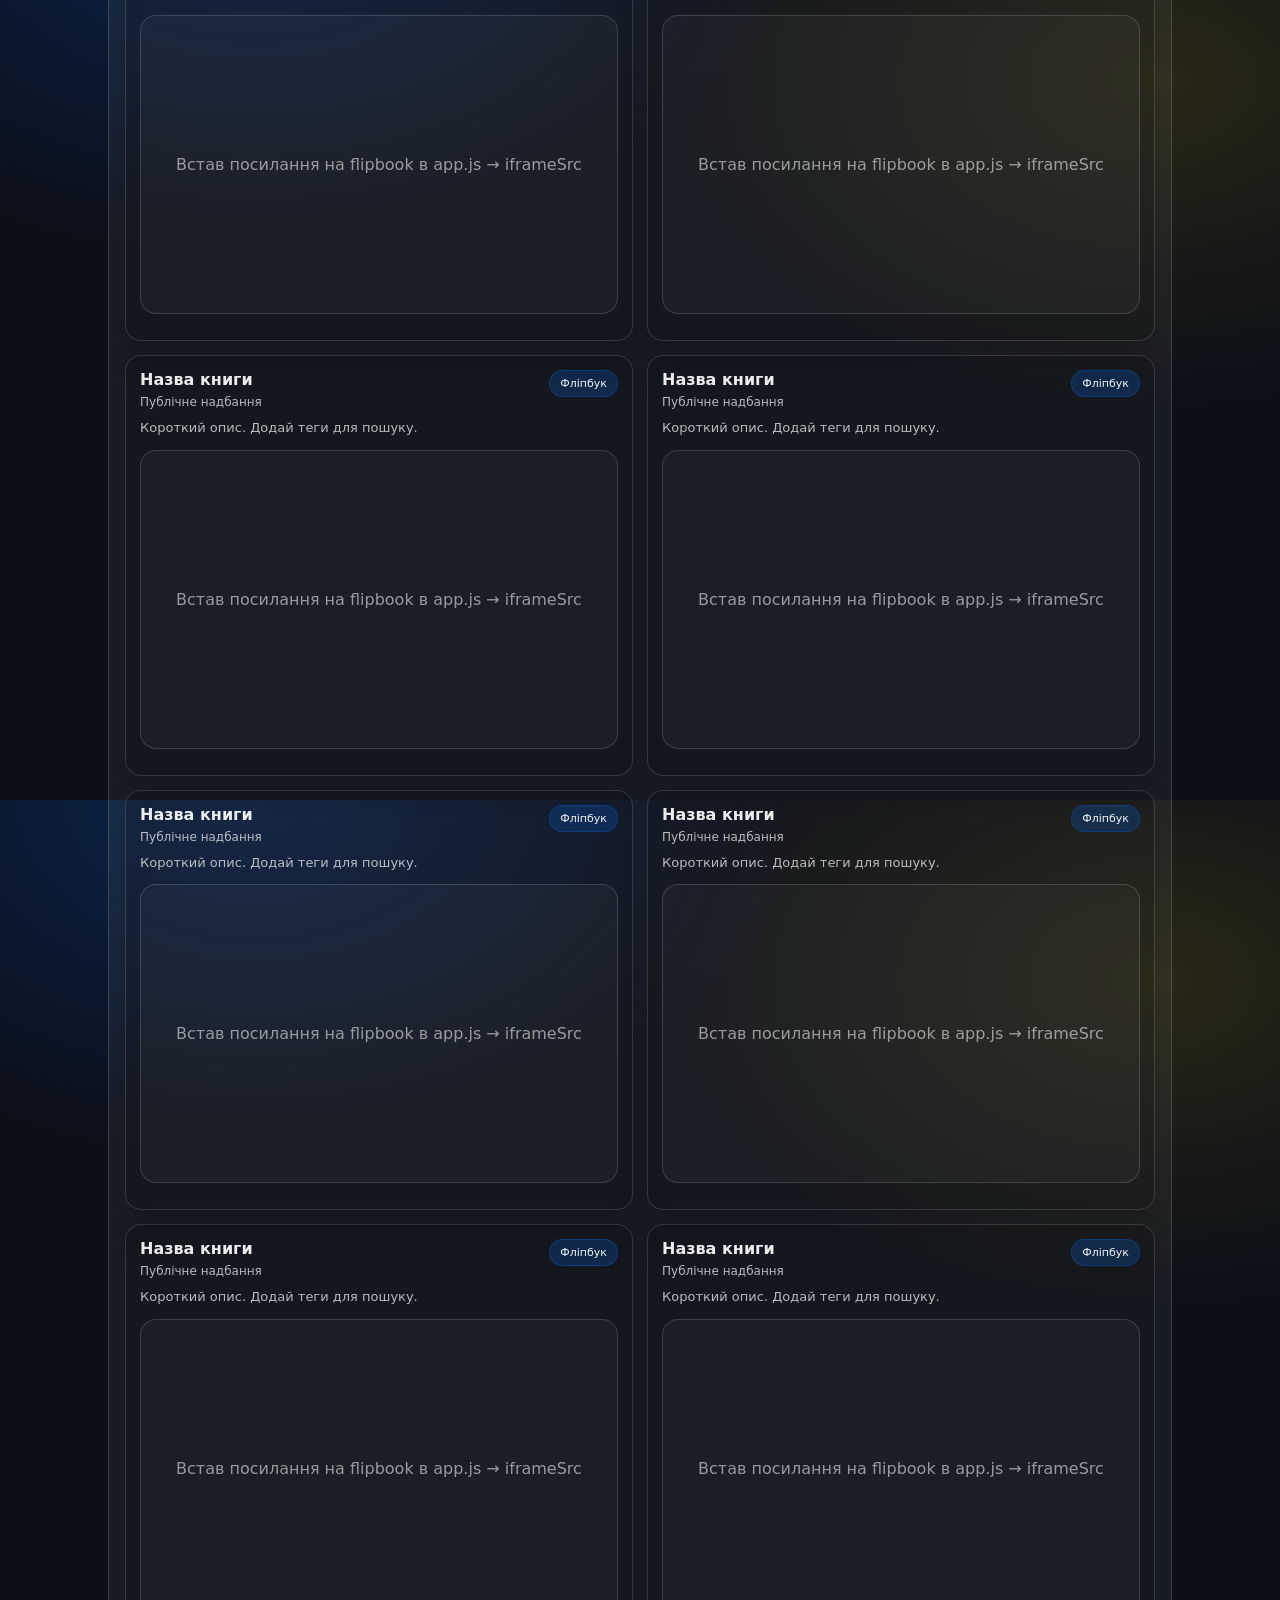
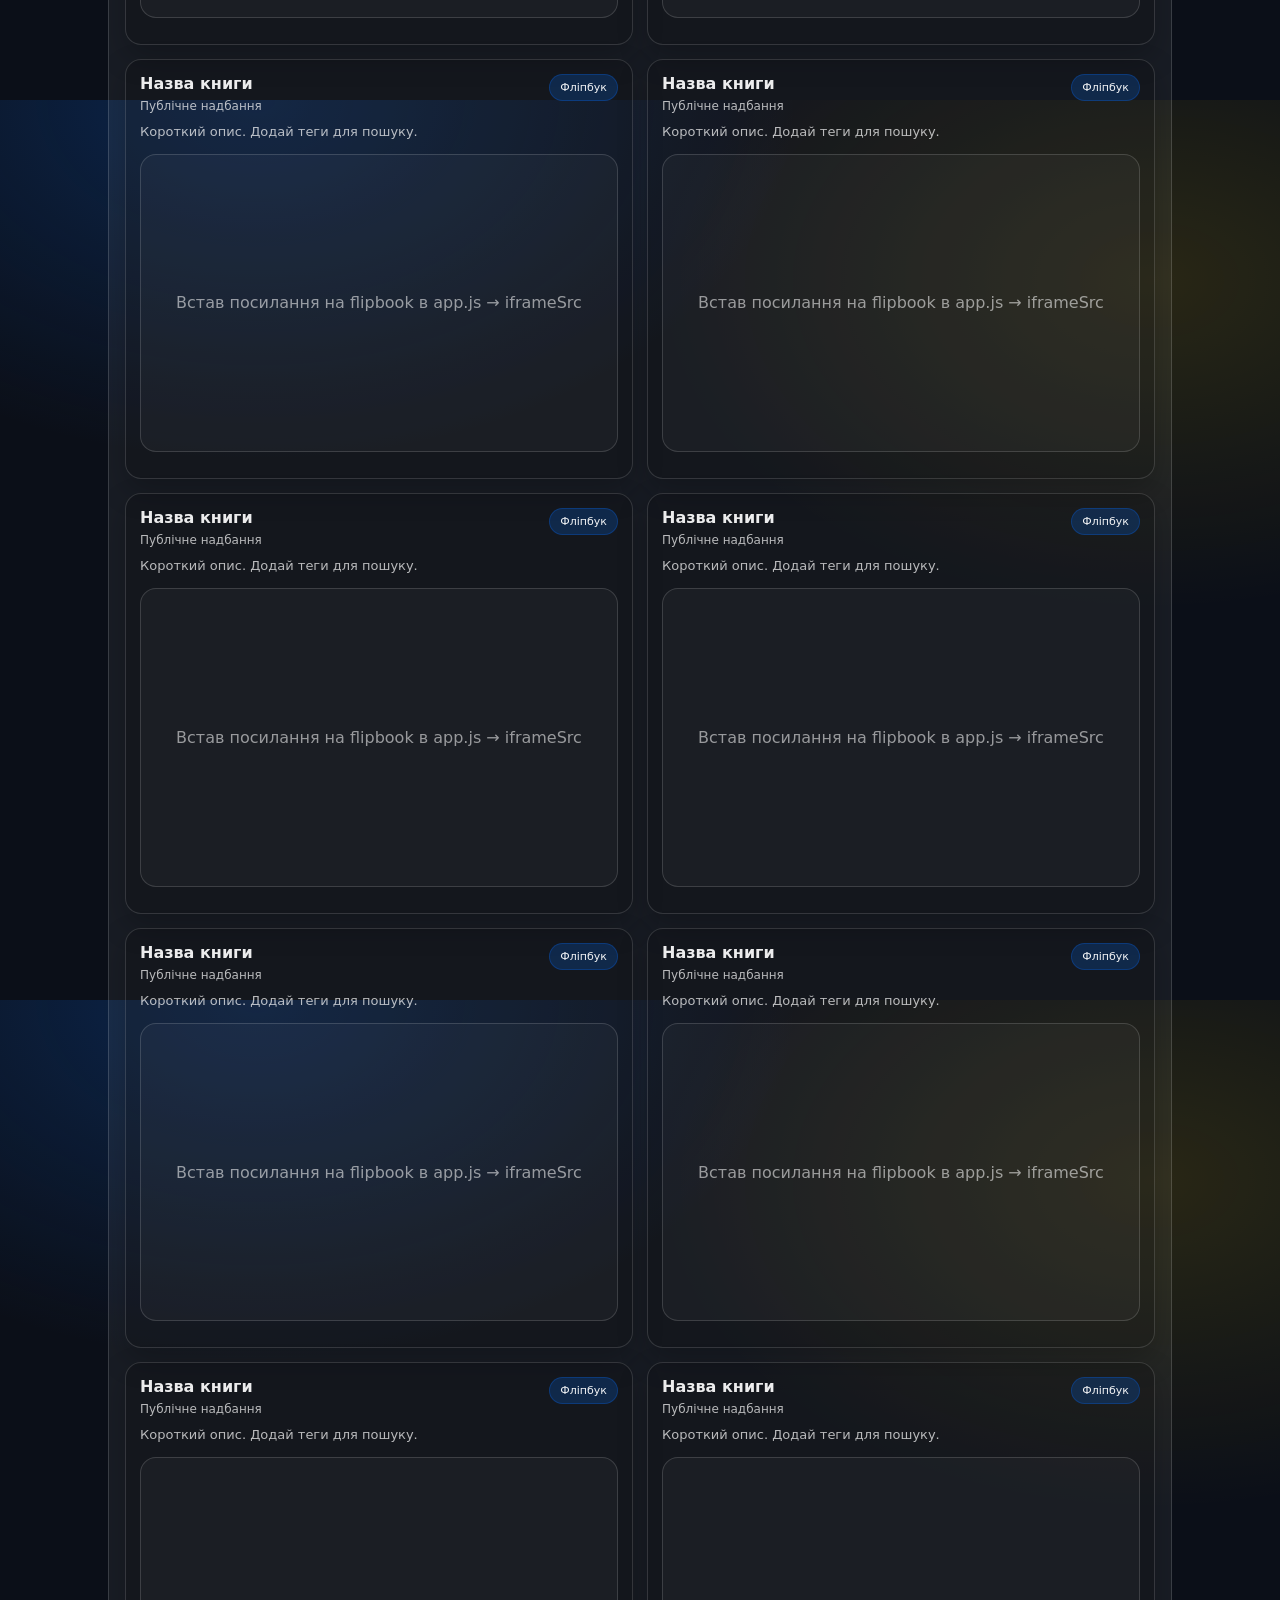
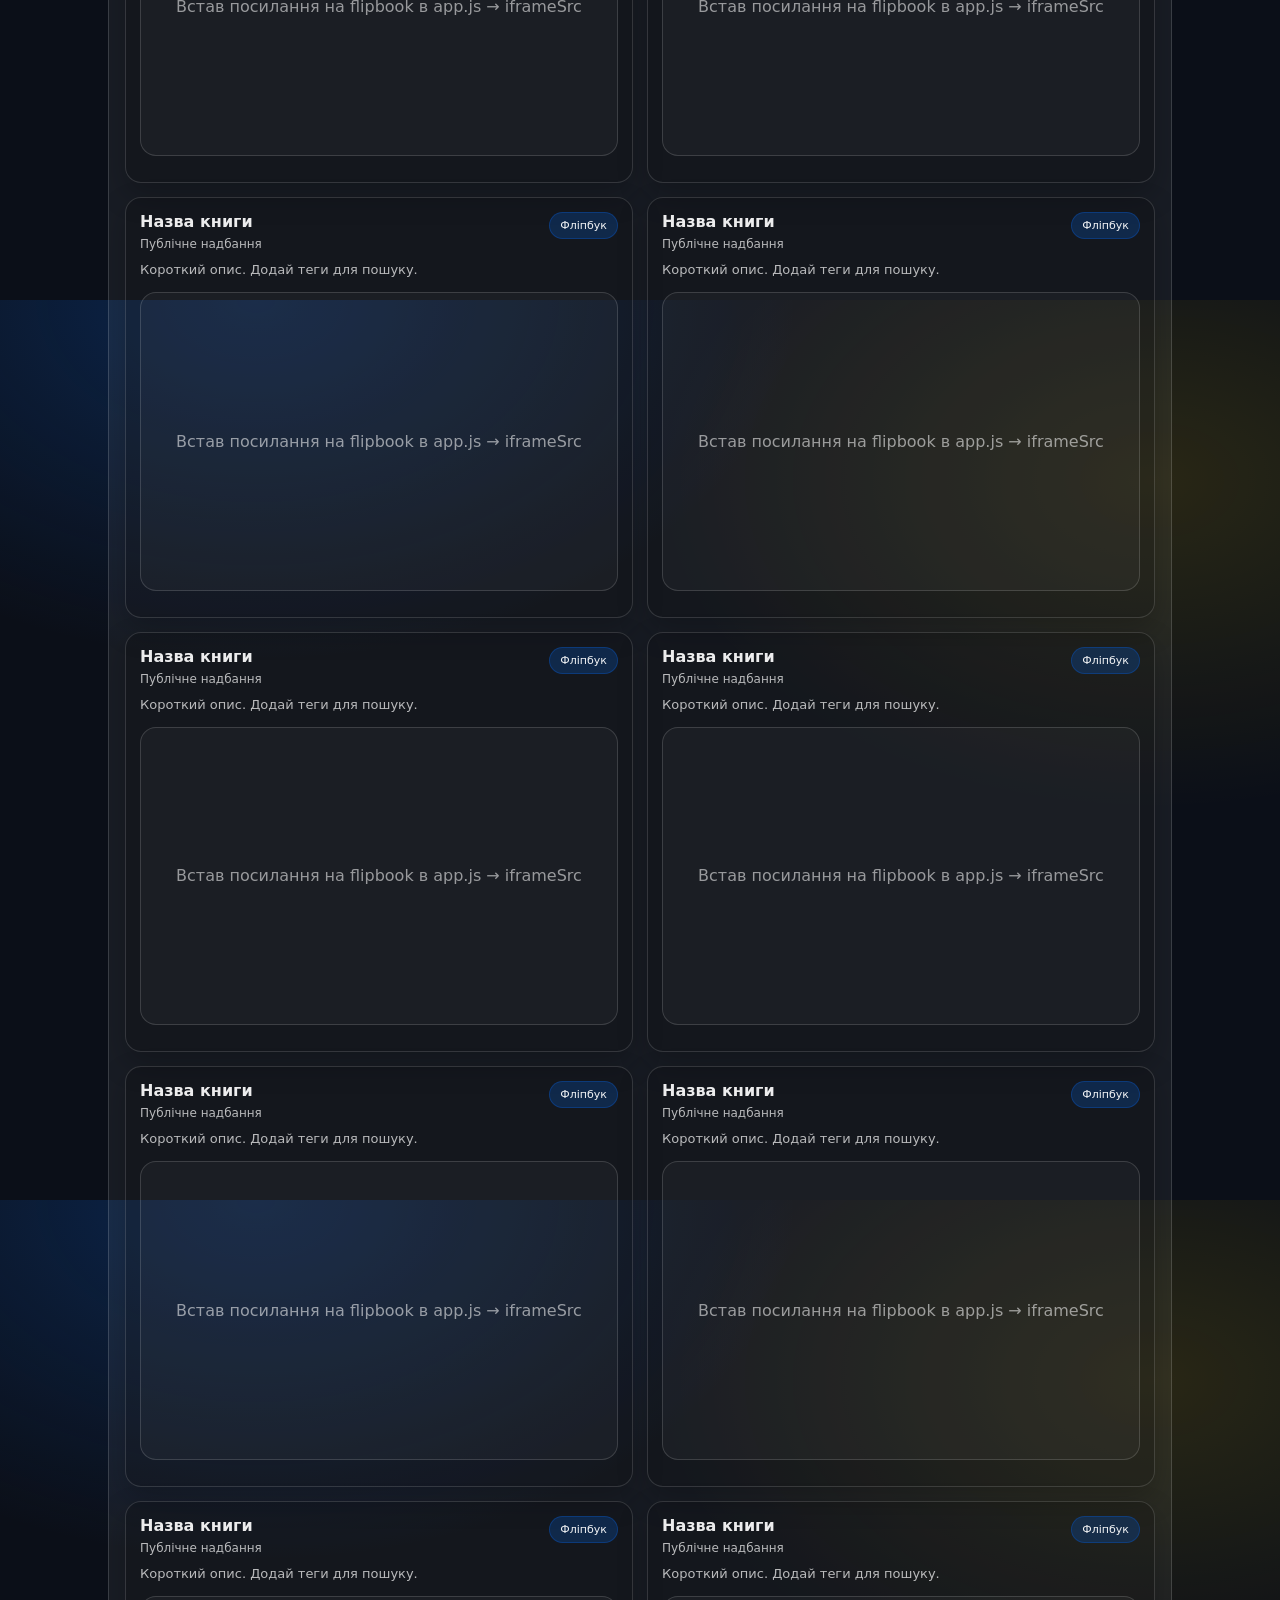
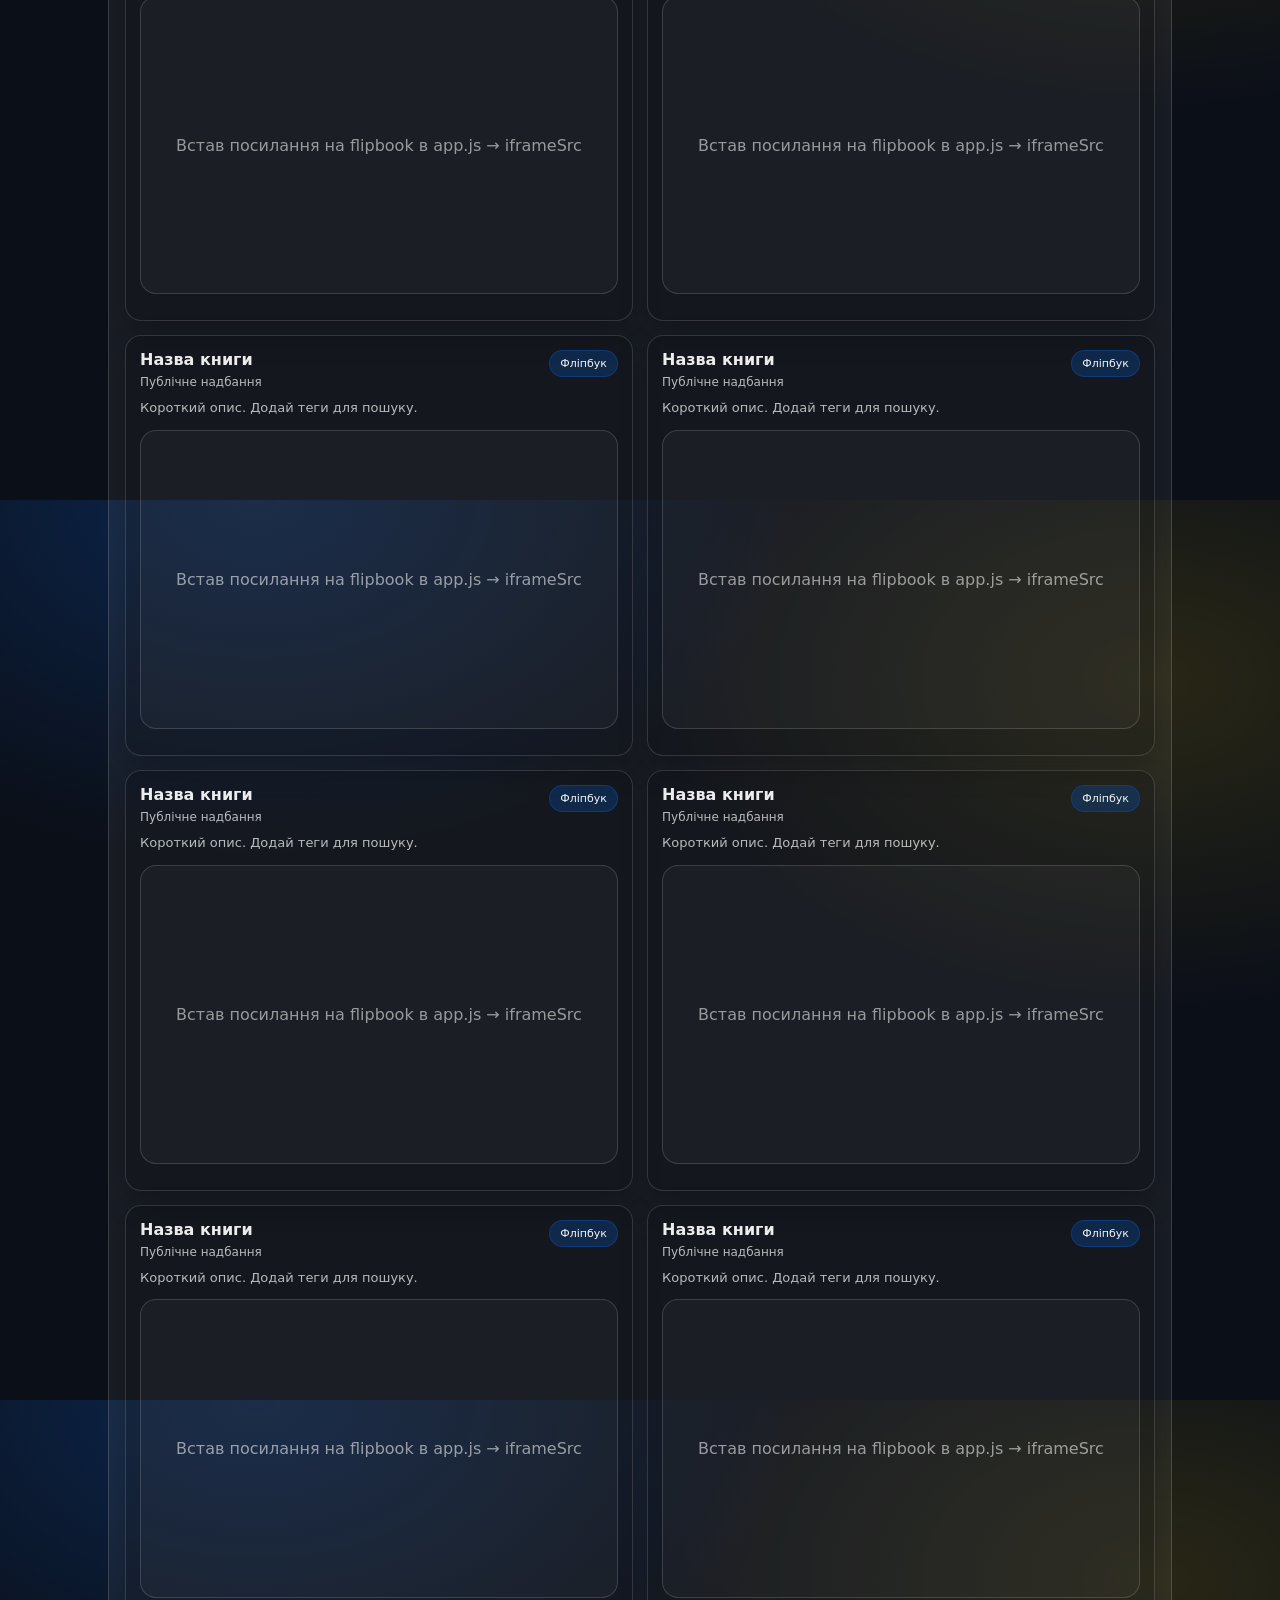
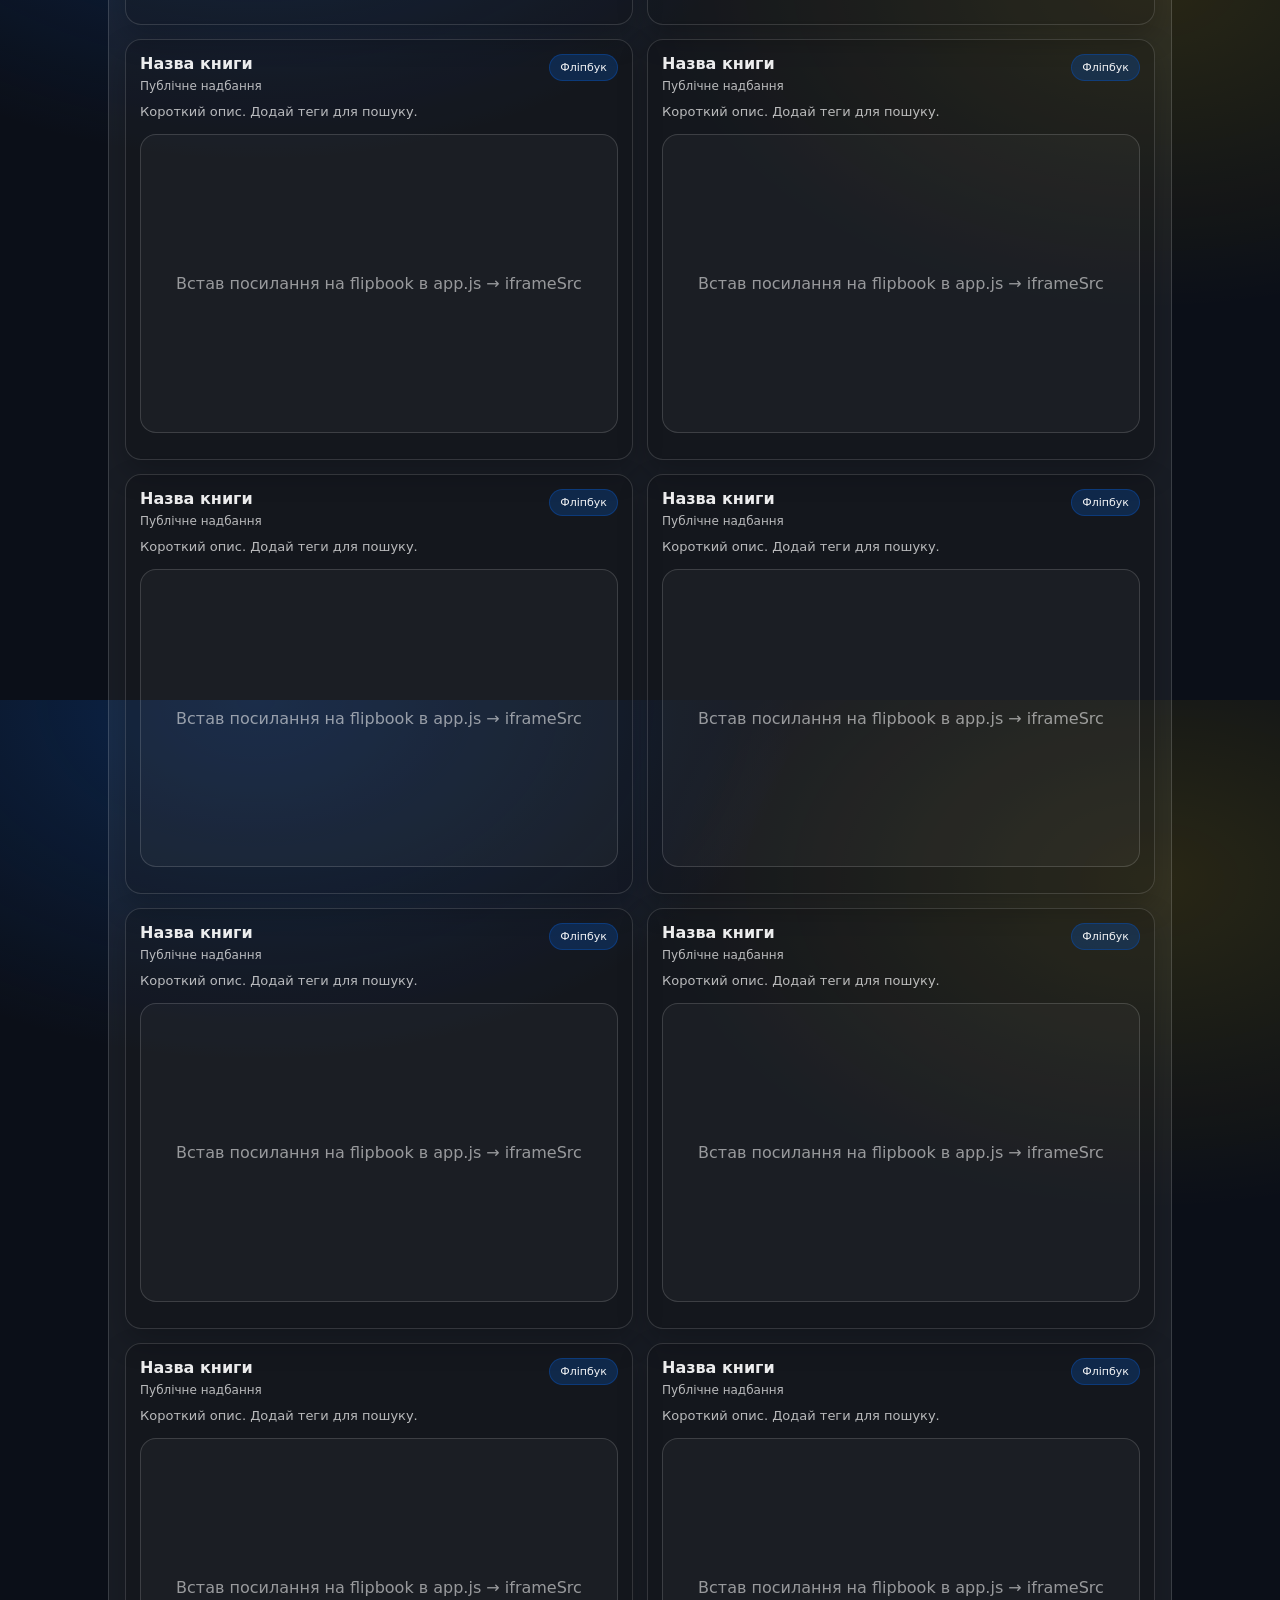
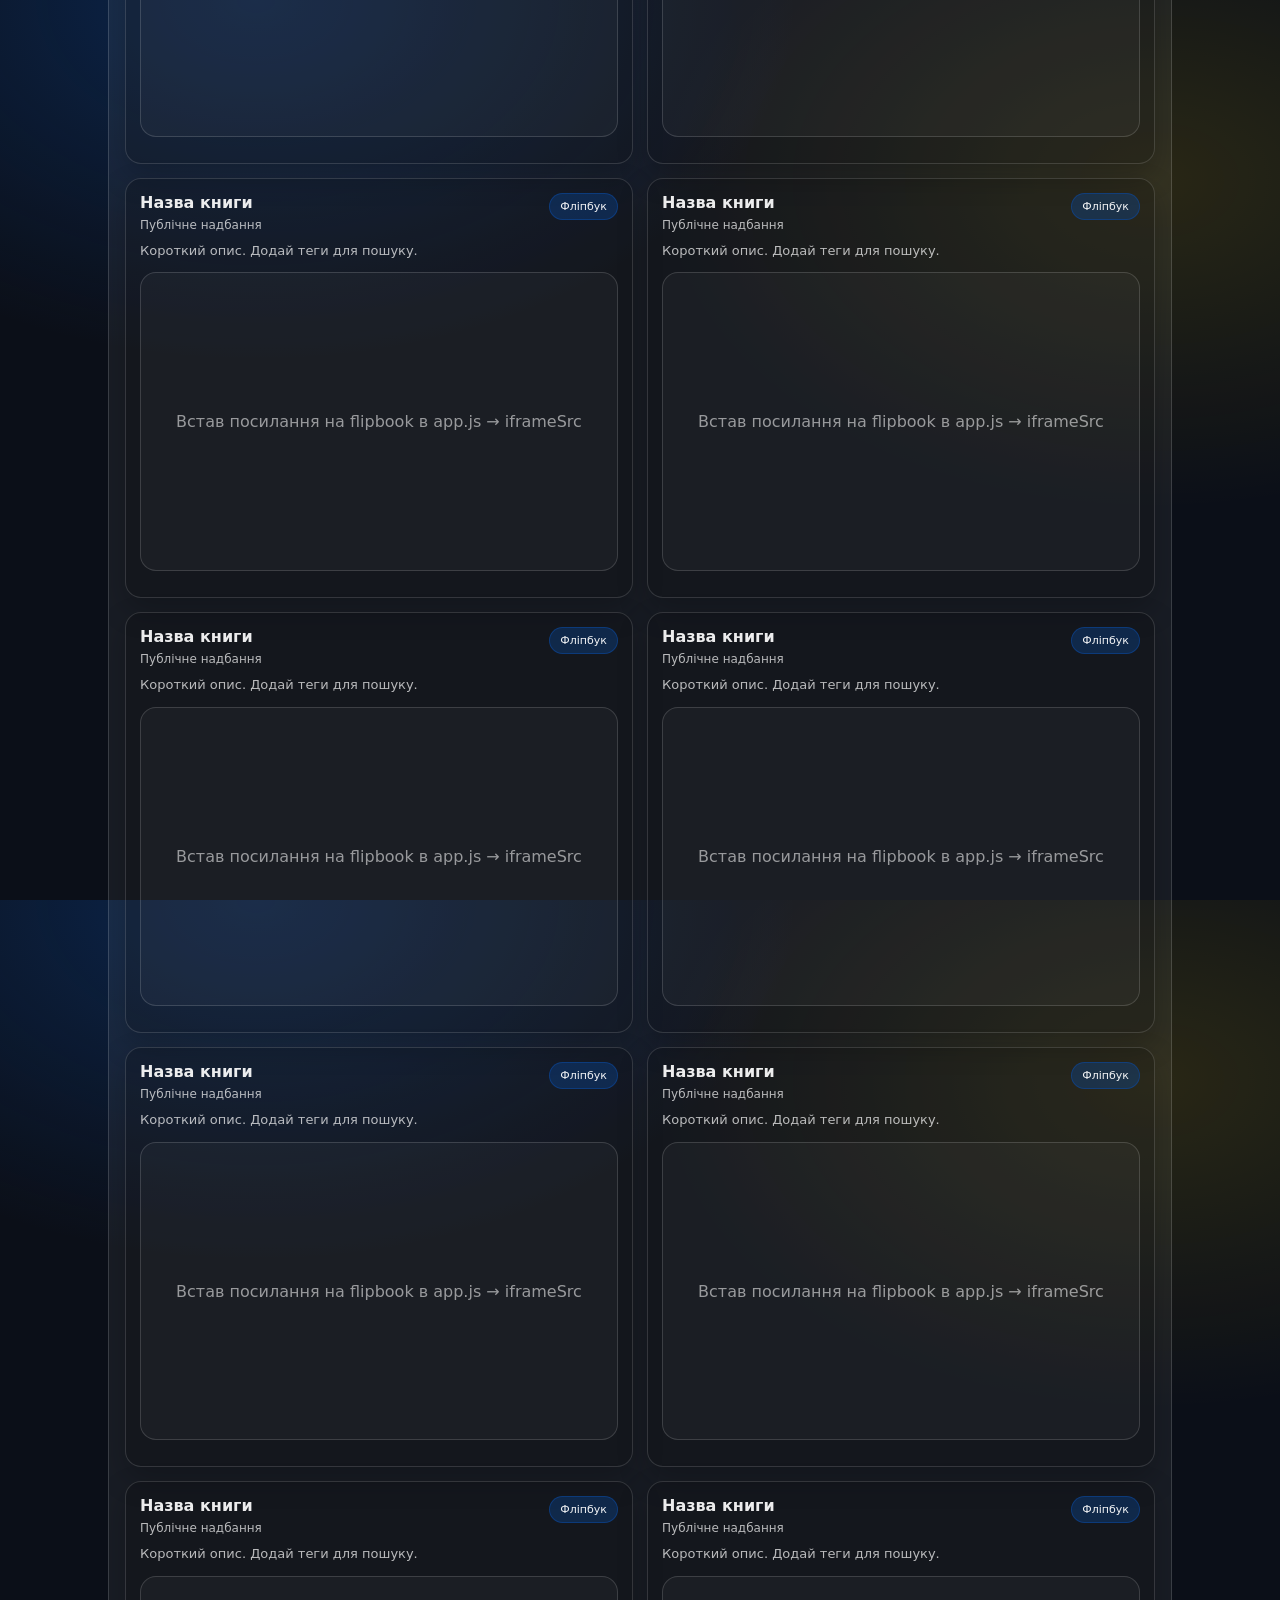
==== commit 256387f4: "Update uk.html СУБ" ====
--- a/uk.html
+++ b/uk.html
@@ -3,8 +3,8 @@
 <head>
   <meta charset="utf-8" />
   <meta name="viewport" content="width=device-width, initial-scale=1" />
-  <title>AUGB • Електронна бібліотека</title>
-  <meta name="description" content="Електронна бібліотека AUGB: твори у публічному надбанні та матеріали для контрольованого приватного доступу." />
+  <title>СУБ Ноттінгем • Електронна бібліотека</title>
+  <meta name="description" content="Електронна бібліотека СУБ Ноттінгем: твори у публічному надбанні та матеріали для контрольованого приватного доступу." />
 
   <link rel="alternate" hreflang="en" href="./" />
   <link rel="alternate" hreflang="uk" href="uk.html" />
@@ -21,8 +21,8 @@
         </a>
 
         <div class="brand__text">
-          <div class="brand__title">AUGB Library</div>
-          <div class="brand__subtitle">Електронна бібліотека • Public domain</div>
+          <div class="brand__title">Бібліотека СУБ Ноттінгем</div>
+          <div class="brand__subtitle"> </div>
         </div>
       </div>
 
@@ -95,7 +95,7 @@
 
     <footer class="footer">
       <div class="wrap footer__inner">
-        <span>© <span id="yearNow"></span> AUGB Nottingham Library</span>
+        <span>© <span id="yearNow"></span> Бібліотека СУБ Ноттінгем </span>
         <span class="footer__sep">•</span>
         <span class="footer__small">Цифрова читальня</span>
       </div>
--- a/styles.css
+++ b/styles.css
@@ -1,140 +1,287 @@
 :root{
-  --bg:#0b0f18;
-  --surface:rgba(255,255,255,0.05);
-  --border:rgba(255,255,255,0.18);
-  --text:#ffffff;
-  --muted:rgba(255,255,255,0.7);
-  --radius:14px;
-  --max:1200px;
+  --blue: #0B4AA2;
+  --blue-2: #0A3D86;
+  --yellow: #FFD500;
+
+  --bg: #0b0f18;
+  --surface: rgba(255,255,255,0.06);
+  --border: rgba(255,255,255,0.14);
+  --text: rgba(255,255,255,0.92);
+  --muted: rgba(255,255,255,0.70);
+
+  --radius: 16px;
+  --shadow: 0 10px 30px rgba(0,0,0,0.35);
+  --max: 1100px;
+
+  --ornament: repeating-linear-gradient(
+    90deg,
+    rgba(255,213,0,0.22) 0px,
+    rgba(255,213,0,0.22) 2px,
+    rgba(11,74,162,0.22) 2px,
+    rgba(11,74,162,0.22) 6px,
+    transparent 6px,
+    transparent 10px
+  );
 }
 
 *{box-sizing:border-box}
-
+html,body{height:100%}
 body{
   margin:0;
-  background:var(--bg);
+  font-family: ui-sans-serif, system-ui, -apple-system, Segoe UI, Roboto, Arial, "Noto Sans", "Helvetica Neue", sans-serif;
+  background:
+    radial-gradient(900px 600px at 20% 0%, rgba(11,74,162,0.38), transparent 60%),
+    radial-gradient(900px 600px at 90% 20%, rgba(255,213,0,0.12), transparent 55%),
+    var(--bg);
   color:var(--text);
-  font-family:system-ui,-apple-system,Segoe UI,Roboto,Arial;
-}
-
-.wrap{
-  max-width:var(--max);
-  margin:0 auto;
-  padding:0 20px;
-}
+}
+.wrap{max-width:var(--max); margin:0 auto; padding:0 18px;}
 
 .header{
-  background:rgba(0,0,0,0.4);
-  border-bottom:1px solid var(--border);
-  position:sticky;
+  position: sticky;
   top:0;
-}
-
+  z-index: 50;
+  backdrop-filter: blur(10px);
+  background: rgba(11,15,24,0.65);
+  border-bottom: 1px solid var(--border);
+}
 .header__inner{
   display:flex;
+  align-items:center;
   justify-content:space-between;
-  align-items:center;
-  padding:16px 0;
-}
-
-.brand{
-  display:flex;
-  align-items:center;
   gap:16px;
-}
-
+  padding:14px 0;
+}
+
+.brand{display:flex; align-items:center; gap:14px;}
+.brand__text{display:flex; flex-direction:column;}
+.brand__title{font-weight: 800; letter-spacing: 0.2px; font-size: 18px;}
+.brand__subtitle{font-size: 12px; color: var(--muted); margin-top: 2px;}
+
+/* LOGO: stable + centered */
 .logo-box{
-  width:70px;
-  height:70px;
-  display:flex;
-  align-items:center;
-  justify-content:center;
-  background:rgba(255,255,255,0.1);
-  border-radius:18px;
-}
-
+  width: 72px;
+  height: 72px;
+  border-radius: 20px;
+  background: rgba(255,255,255,0.10);
+  display: flex;
+  align-items: center;
+  justify-content: center;
+  overflow: hidden;
+  box-shadow: 0 14px 28px rgba(0,0,0,0.45);
+  flex: 0 0 auto;
+}
 .logo-box img{
-  width:85%;
-  height:85%;
-  object-fit:contain;
-}
-
-.nav a{
-  color:var(--muted);
+  width: 86%;
+  height: 86%;
+  object-fit: contain;
+  display:block;
+  transform: translateY(-1px);
+}
+
+.nav{display:flex; gap:14px; align-items:center;}
+.nav__link{
+  color: var(--muted);
   text-decoration:none;
-  margin-left:15px;
-}
-
-.nav a.active{
-  color:white;
-  text-decoration:underline;
-}
-
-.section{
-  padding:30px 0;
-}
-
-.search-box{
-  margin-bottom:20px;
-}
-
-.search-box input{
+  padding:8px 10px;
+  border-radius: 12px;
+}
+.nav__link:hover{background: var(--surface); color: var(--text);}
+.nav__divider{opacity:0.4; margin: 0 2px;}
+.nav__link--active{
+  color: var(--text);
+  text-decoration: underline;
+  text-underline-offset: 4px;
+}
+
+.hero{padding: 26px 0 18px;}
+.hero__box{
+  border:1px solid var(--border);
+  background: linear-gradient(180deg, rgba(255,255,255,0.06), rgba(255,255,255,0.03));
+  border-radius: var(--radius);
+  box-shadow: var(--shadow);
+  padding: 20px;
+  position: relative;
+  overflow:hidden;
+}
+.hero__box::before{
+  content:"";
+  position:absolute;
+  left:-20px; right:-20px; top:-1px;
+  height:6px;
+  background: var(--ornament);
+  opacity: 0.9;
+}
+.hero__title{margin: 6px 0 10px; font-size: clamp(20px, 3vw, 30px);}
+.hero__lead{margin:0; color:var(--muted); line-height:1.55;}
+
+.controls{
+  display:grid;
+  grid-template-columns: 1.3fr 1fr;
+  gap: 14px;
+  margin-top: 16px;
+}
+@media (max-width: 860px){
+  .controls{grid-template-columns: 1fr;}
+}
+
+.control{display:flex; flex-direction:column; gap:8px;}
+.control__label{font-size: 12px; color: var(--muted);}
+.control__input, .control__select{
   width:100%;
-  padding:12px;
-  border-radius:12px;
-  border:1px solid var(--border);
-  background:rgba(0,0,0,0.3);
-  color:white;
-}
-
-details.cat{
-  background:var(--surface);
-  border:1px solid var(--border);
-  border-radius:var(--radius);
-  margin-bottom:20px;
-  padding:15px;
-}
-
-details summary{
+  padding: 11px 12px;
+  border-radius: 14px;
+  border: 1px solid var(--border);
+  background: rgba(0,0,0,0.22);
+  color: var(--text);
+  outline: none;
+}
+.control__input:focus, .control__select:focus{
+  border-color: rgba(255,213,0,0.45);
+  box-shadow: 0 0 0 4px rgba(11,74,162,0.18);
+}
+
+.hint{
+  margin: 14px 0 0;
+  color: var(--muted);
+  font-size: 13px;
+}
+.hint code{
+  padding: 2px 6px;
+  border: 1px solid var(--border);
+  background: rgba(0,0,0,0.22);
+  border-radius: 10px;
+}
+
+.section{padding: 18px 0 24px;}
+.section__head{display:flex; justify-content:space-between; align-items:center; gap:12px; flex-wrap:wrap;}
+.section__title{margin:0; font-size: 18px;}
+.section__meta{display:flex; gap:10px; align-items:center; flex-wrap:wrap;}
+
+.pill{
+  display:inline-flex; align-items:center;
+  padding: 8px 10px;
+  border-radius: 999px;
+  border:1px solid var(--border);
+  background: var(--surface);
+  font-size: 12px;
+  color: var(--muted);
+}
+
+.btn{
+  border:1px solid var(--border);
+  border-radius: 14px;
+  padding: 9px 12px;
+  background: rgba(0,0,0,0.18);
+  color: var(--text);
+  cursor: pointer;
+}
+.btn:hover{filter: brightness(1.05);}
+
+.sections{display:flex; flex-direction:column; gap:12px; margin-top: 14px;}
+
+.cat{
+  border:1px solid var(--border);
+  border-radius: var(--radius);
+  background: var(--surface);
+  overflow:hidden;
+}
+.cat__summary{
+  list-style:none;
   cursor:pointer;
-  font-weight:bold;
-  margin-bottom:10px;
-}
+  display:flex; justify-content:space-between; align-items:center;
+  padding: 14px 16px;
+  gap: 12px;
+}
+.cat__summary::-webkit-details-marker{display:none;}
+.cat__title{font-weight: 700;}
+.cat__count{
+  font-size: 12px; color: var(--muted);
+  border:1px solid var(--border);
+  padding: 6px 10px;
+  border-radius: 999px;
+  background: rgba(0,0,0,0.18);
+}
+.cat__body{padding: 0 16px 16px;}
 
 .grid{
   display:grid;
-  grid-template-columns:repeat(2,1fr);
-  gap:20px;
-}
+  grid-template-columns: repeat(2, minmax(0, 1fr));
+  gap: 14px;
+  margin-top: 12px;
+}
+@media (max-width: 900px){ .grid{grid-template-columns: 1fr;} }
 
 .card{
-  background:rgba(0,0,0,0.3);
-  border:1px solid var(--border);
-  border-radius:var(--radius);
-  padding:15px;
-}
-
-.card h3{
-  margin-top:0;
-}
-
+  border:1px solid var(--border);
+  background: rgba(0,0,0,0.20);
+  border-radius: var(--radius);
+  padding: 14px;
+  box-shadow: 0 12px 30px rgba(0,0,0,0.22);
+}
+.card__top{display:flex; justify-content:space-between; align-items:flex-start; gap:10px;}
+.card__title{margin:0; font-size: 16px;}
+.card__meta{margin:6px 0 0; font-size: 12px; color: var(--muted);}
+.card__desc{margin:10px 0 12px; color: var(--muted); line-height:1.45; font-size: 13px;}
+
+.badge{
+  font-size: 11px;
+  padding: 6px 10px;
+  border-radius: 999px;
+  background: rgba(11,74,162,0.35);
+  border:1px solid rgba(11,74,162,0.55);
+  color: rgba(255,255,255,0.95);
+  white-space: nowrap;
+}
+
+/* ONE-TIME FIX: iframe always fits, no manual height */
 .embed{
-  width:100%;
-  height:400px;
-  border-radius:12px;
-  overflow:hidden;
-  border:1px solid var(--border);
-}
-
+  position: relative;
+  width: 100%;
+  aspect-ratio: 16 / 10;
+  border-radius: 16px;
+  overflow: hidden;
+  background: rgba(255,255,255,0.03);
+  border: 1px solid rgba(255,255,255,0.15);
+}
 .embed iframe{
+  position:absolute;
+  inset:0;
   width:100%;
   height:100%;
   border:0;
   display:block;
 }
 
-footer{
+.embed__empty{
+  position:absolute;
+  inset:0;
+  display:grid;
+  place-items:center;
   text-align:center;
-  padding:30px 0;
-  color:var(--muted);
-}
+  color: rgba(255,255,255,0.55);
+  padding: 18px;
+}
+
+.card__tags{display:flex; gap:8px; flex-wrap:wrap; margin-top: 12px;}
+.tag{
+  font-size: 11px;
+  padding: 6px 10px;
+  border-radius: 999px;
+  border:1px solid var(--border);
+  background: rgba(0,0,0,0.18);
+  color: var(--muted);
+}
+
+.about{
+  border:1px solid var(--border);
+  border-radius: var(--radius);
+  background: var(--surface);
+  padding: 18px;
+}
+.about__text{margin: 10px 0 0; color: var(--muted); line-height:1.6;}
+
+.footer{padding: 18px 0 26px; color: var(--muted);}
+.footer__inner{display:flex; gap:10px; align-items:center; justify-content:center; flex-wrap:wrap;}
+.footer__sep{opacity:0.4;}
+.footer__small{font-size: 12px;}
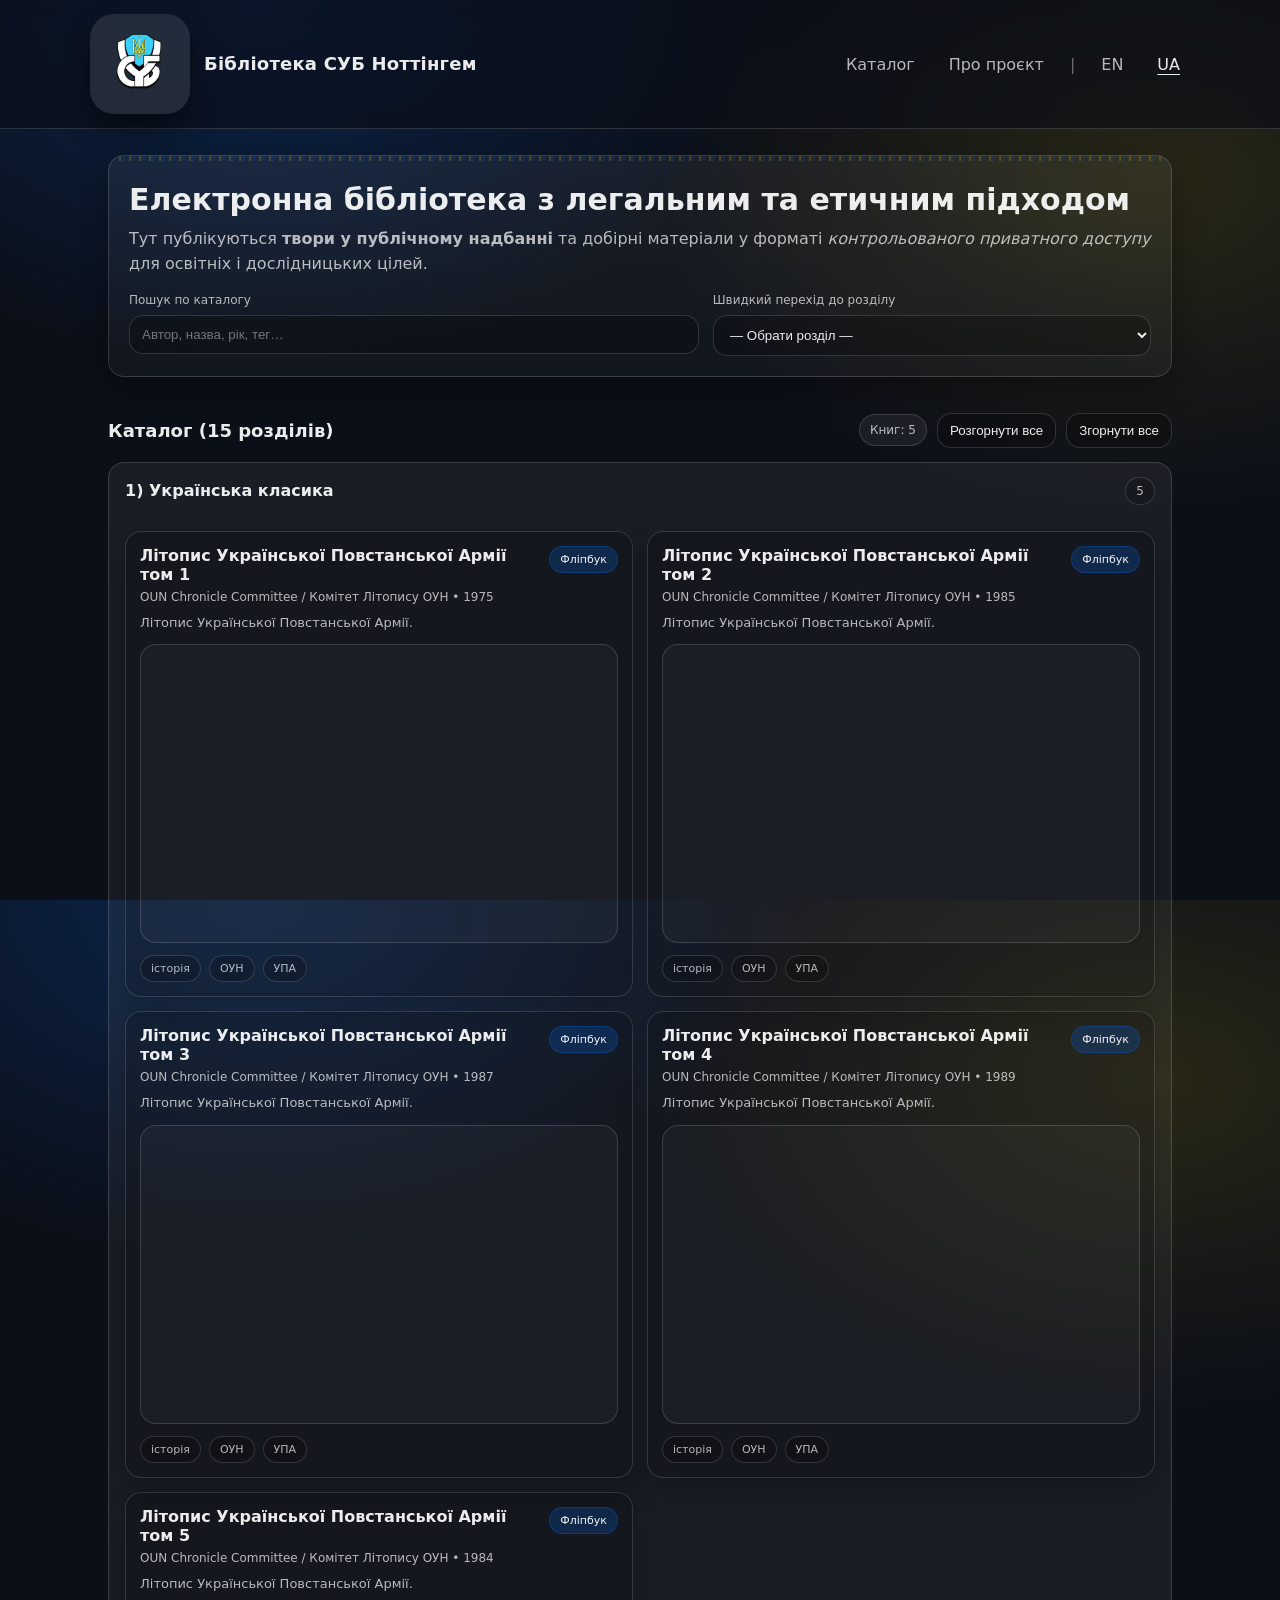
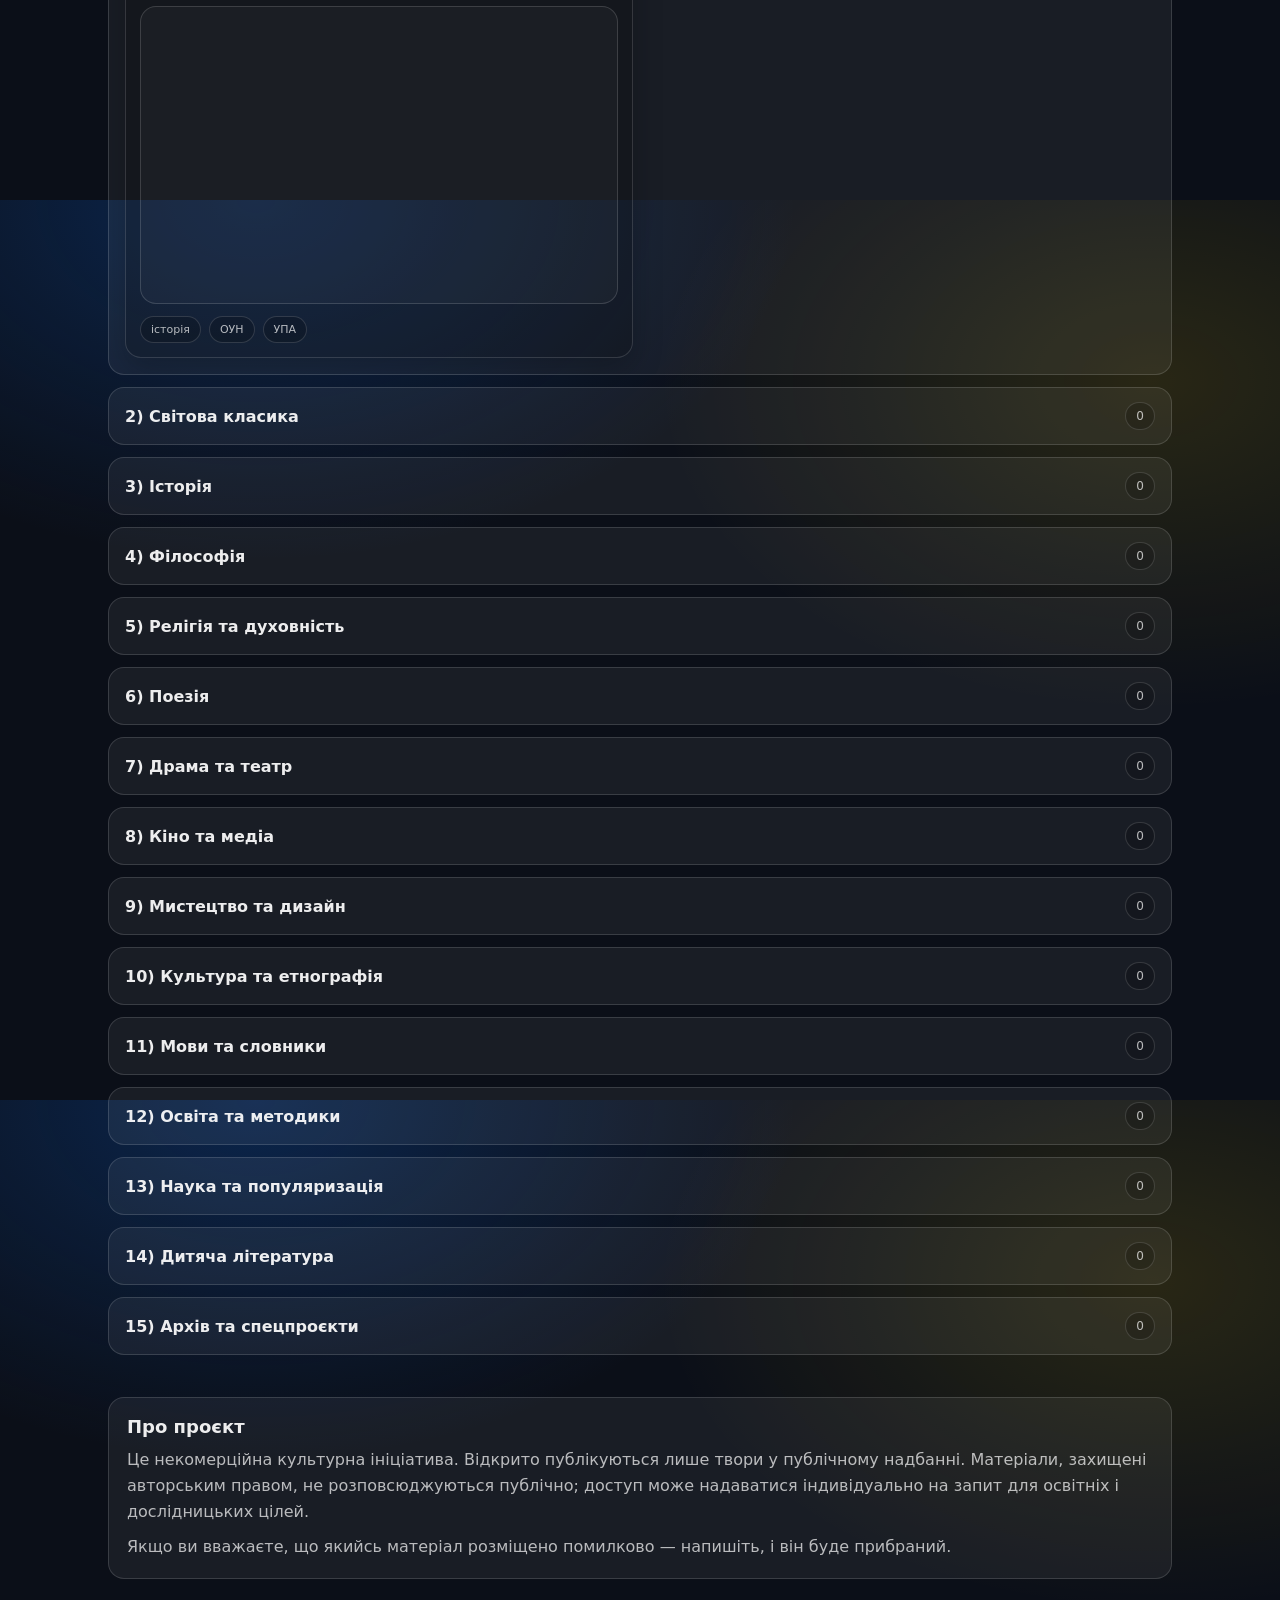
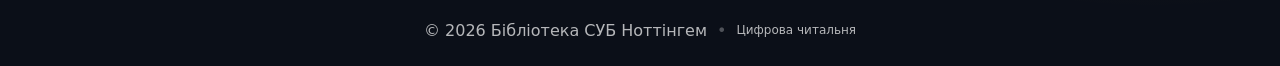
==== commit f3e47168: "Update uk.html Tip deleted" ====
--- a/uk.html
+++ b/uk.html
@@ -60,9 +60,6 @@
           </label>
         </div>
 
-        <p class="hint">
-          Порада: щоб додати книгу, відкрий <code>app.js</code> → встав Heyzine посилання в <code>iframeSrc</code>.
-        </p>
       </div>
     </section>
 
--- a/styles.css
+++ b/styles.css
@@ -60,9 +60,9 @@
 
 /* LOGO: stable + centered */
 .logo-box{
-  width: 72px;
-  height: 72px;
-  border-radius: 20px;
+  width: 100px;
+  height: 100px;
+  border-radius: 24px;
   background: rgba(255,255,255,0.10);
   display: flex;
   align-items: center;
@@ -72,8 +72,8 @@
   flex: 0 0 auto;
 }
 .logo-box img{
-  width: 86%;
-  height: 86%;
+  width: 90%;
+  height: 90%;
   object-fit: contain;
   display:block;
   transform: translateY(-1px);
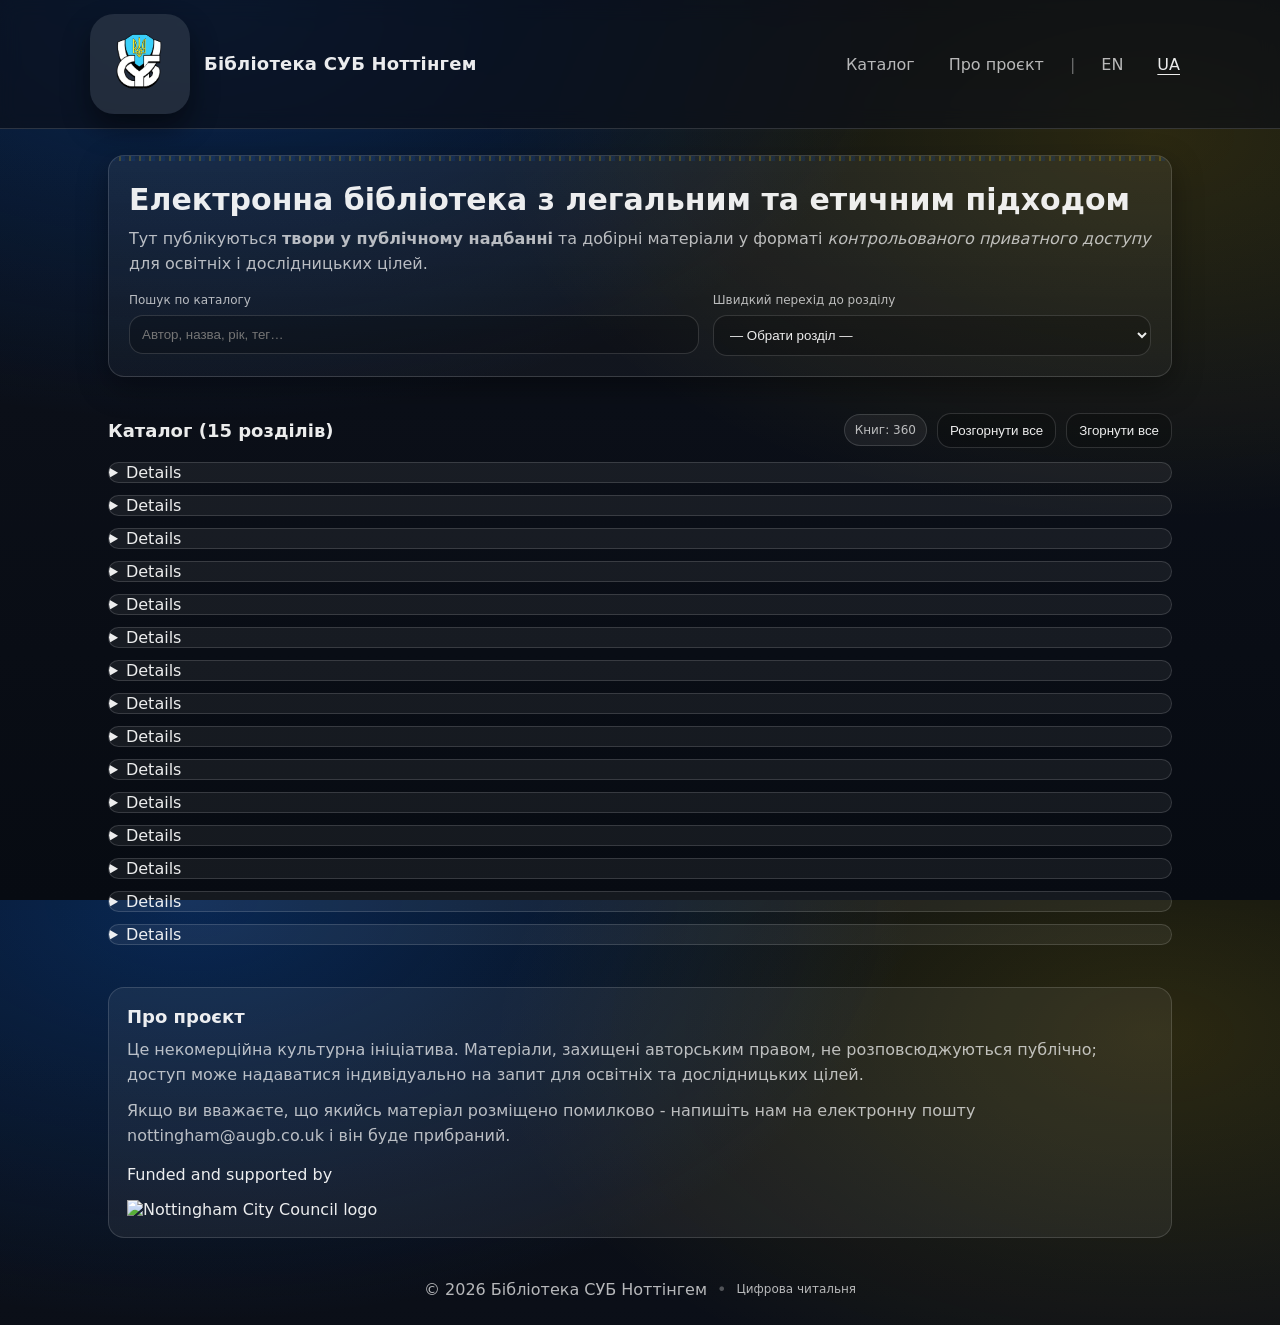
==== commit 9859b62c: "Update uk.html Council mention in UA version" ====
--- a/uk.html
+++ b/uk.html
@@ -78,17 +78,27 @@
     </section>
 
     <section id="about" class="section">
-      <div class="about">
-        <h2 class="section__title">Про проєкт</h2>
-        <p class="about__text">
-          Це некомерційна культурна ініціатива. Відкрито публікуються лише твори у публічному надбанні.
-          Матеріали, захищені авторським правом, не розповсюджуються публічно; доступ може надаватися індивідуально на запит для освітніх і дослідницьких цілей.
-        </p>
-        <p class="about__text">
-          Якщо ви вважаєте, що якийсь матеріал розміщено помилково — напишіть, і він буде прибраний.
-        </p>
-      </div>
-    </section>
+  <div class="about">
+    <h2 class="section__title">Про проєкт</h2>
+
+    <p class="about__text">
+      Це некомерційна культурна ініціатива.
+      Матеріали, захищені авторським правом, не розповсюджуються публічно; доступ може надаватися індивідуально на запит для освітніх та дослідницьких цілей.
+    </p>
+
+    <p class="about__text">
+      Якщо ви вважаєте, що якийсь матеріал розміщено помилково - напишіть нам на електронну пошту nottingham@augb.co.uk і він буде прибраний.
+    </p>
+
+    <div class="funding">
+      <p class="funding__text">Funded and supported by</p>
+      <img class="funding__logo"
+           src="assets/nottingham-city-council.png"
+           alt="Nottingham City Council logo">
+    </div>
+
+  </div>
+</section>
 
     <footer class="footer">
       <div class="wrap footer__inner">
--- a/styles.css
+++ b/styles.css
@@ -30,9 +30,9 @@
   margin:0;
   font-family: ui-sans-serif, system-ui, -apple-system, Segoe UI, Roboto, Arial, "Noto Sans", "Helvetica Neue", sans-serif;
   background:
-    radial-gradient(900px 600px at 20% 0%, rgba(11,74,162,0.38), transparent 60%),
-    radial-gradient(900px 600px at 90% 20%, rgba(255,213,0,0.12), transparent 55%),
-    var(--bg);
+    radial-gradient(1200px 700px at 15% 0%, rgba(11,74,162,0.45), transparent 60%),
+    radial-gradient(1200px 700px at 90% 15%, rgba(255,213,0,0.14), transparent 55%),
+    linear-gradient(180deg, #070b12 0%, #0b0f18 45%, #070b12 100%);
   color:var(--text);
 }
 .wrap{max-width:var(--max); margin:0 auto; padding:0 18px;}
@@ -285,3 +285,59 @@
 .footer__inner{display:flex; gap:10px; align-items:center; justify-content:center; flex-wrap:wrap;}
 .footer__sep{opacity:0.4;}
 .footer__small{font-size: 12px;}
+/* ===== Mobile header fix: keep language switch visible ===== */
+@media (max-width: 720px){
+  .header__inner{
+    flex-wrap: wrap;
+    gap: 10px;
+  }
+
+  .brand{
+    flex: 1 1 100%;
+    min-width: 0;
+  }
+
+  .nav{
+    flex: 1 1 100%;
+    justify-content: flex-end;
+    flex-wrap: wrap;
+    gap: 8px;
+  }
+
+  .nav__link{
+    padding: 8px 8px;
+  }
+}
+
+@media (max-width: 420px){
+  /* super narrow screens */
+  .nav{ gap: 6px; }
+  .nav__link{ padding: 7px 7px; }
+}
+/* Load-on-click cover (saves traffic & CPU) */
+.embed__cover{
+  width: 100%;
+  height: 100%;
+  border: 0;
+  cursor: pointer;
+  display: grid;
+  place-items: center;
+  text-align: center;
+  padding: 18px;
+  color: rgba(255,255,255,0.92);
+  background:
+    radial-gradient(600px 240px at 50% 30%, rgba(255,255,255,0.10), transparent 60%),
+    rgba(0,0,0,0.20);
+  backdrop-filter: blur(10px);
+}
+
+.embed__coverText{
+  font-weight: 800;
+  font-size: 14px;
+}
+
+.embed__coverSub{
+  margin-top: 6px;
+  font-size: 12px;
+  color: rgba(255,255,255,0.70);
+}
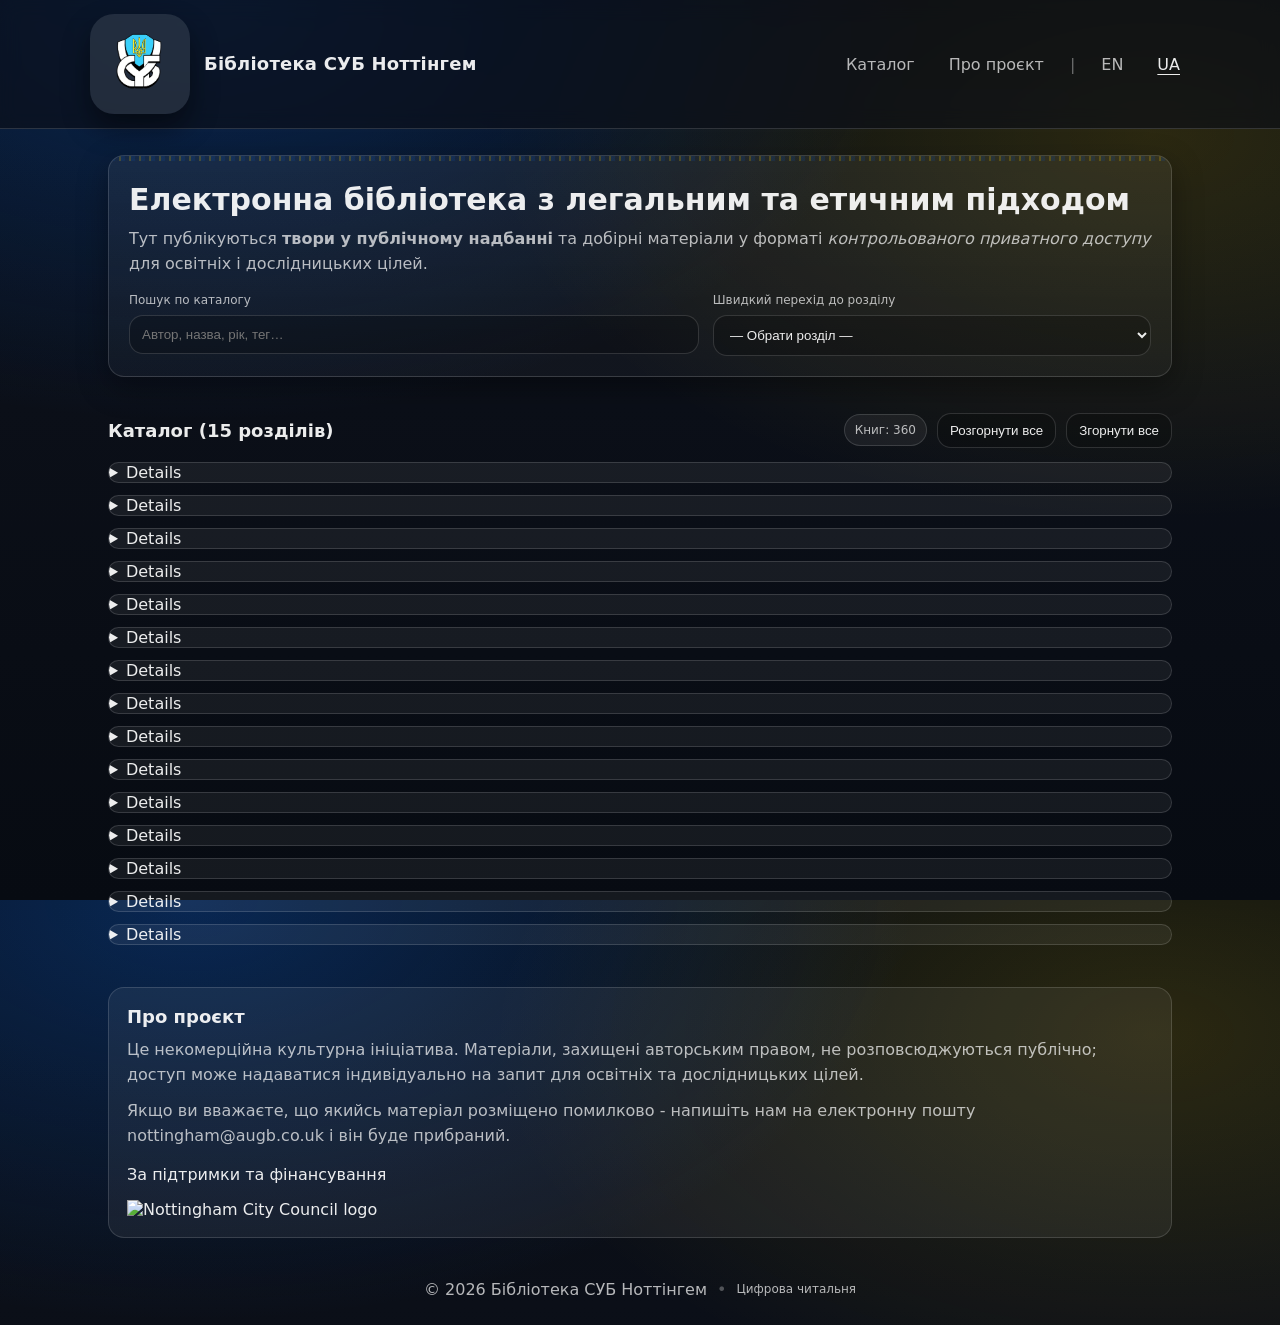
==== commit 0aefe092: "Update uk.html укр фікс" ====
--- a/uk.html
+++ b/uk.html
@@ -91,7 +91,7 @@
     </p>
 
     <div class="funding">
-      <p class="funding__text">Funded and supported by</p>
+      <p class="funding__text">За підтримки та фінансування</p>
       <img class="funding__logo"
            src="assets/nottingham-city-council.png"
            alt="Nottingham City Council logo">
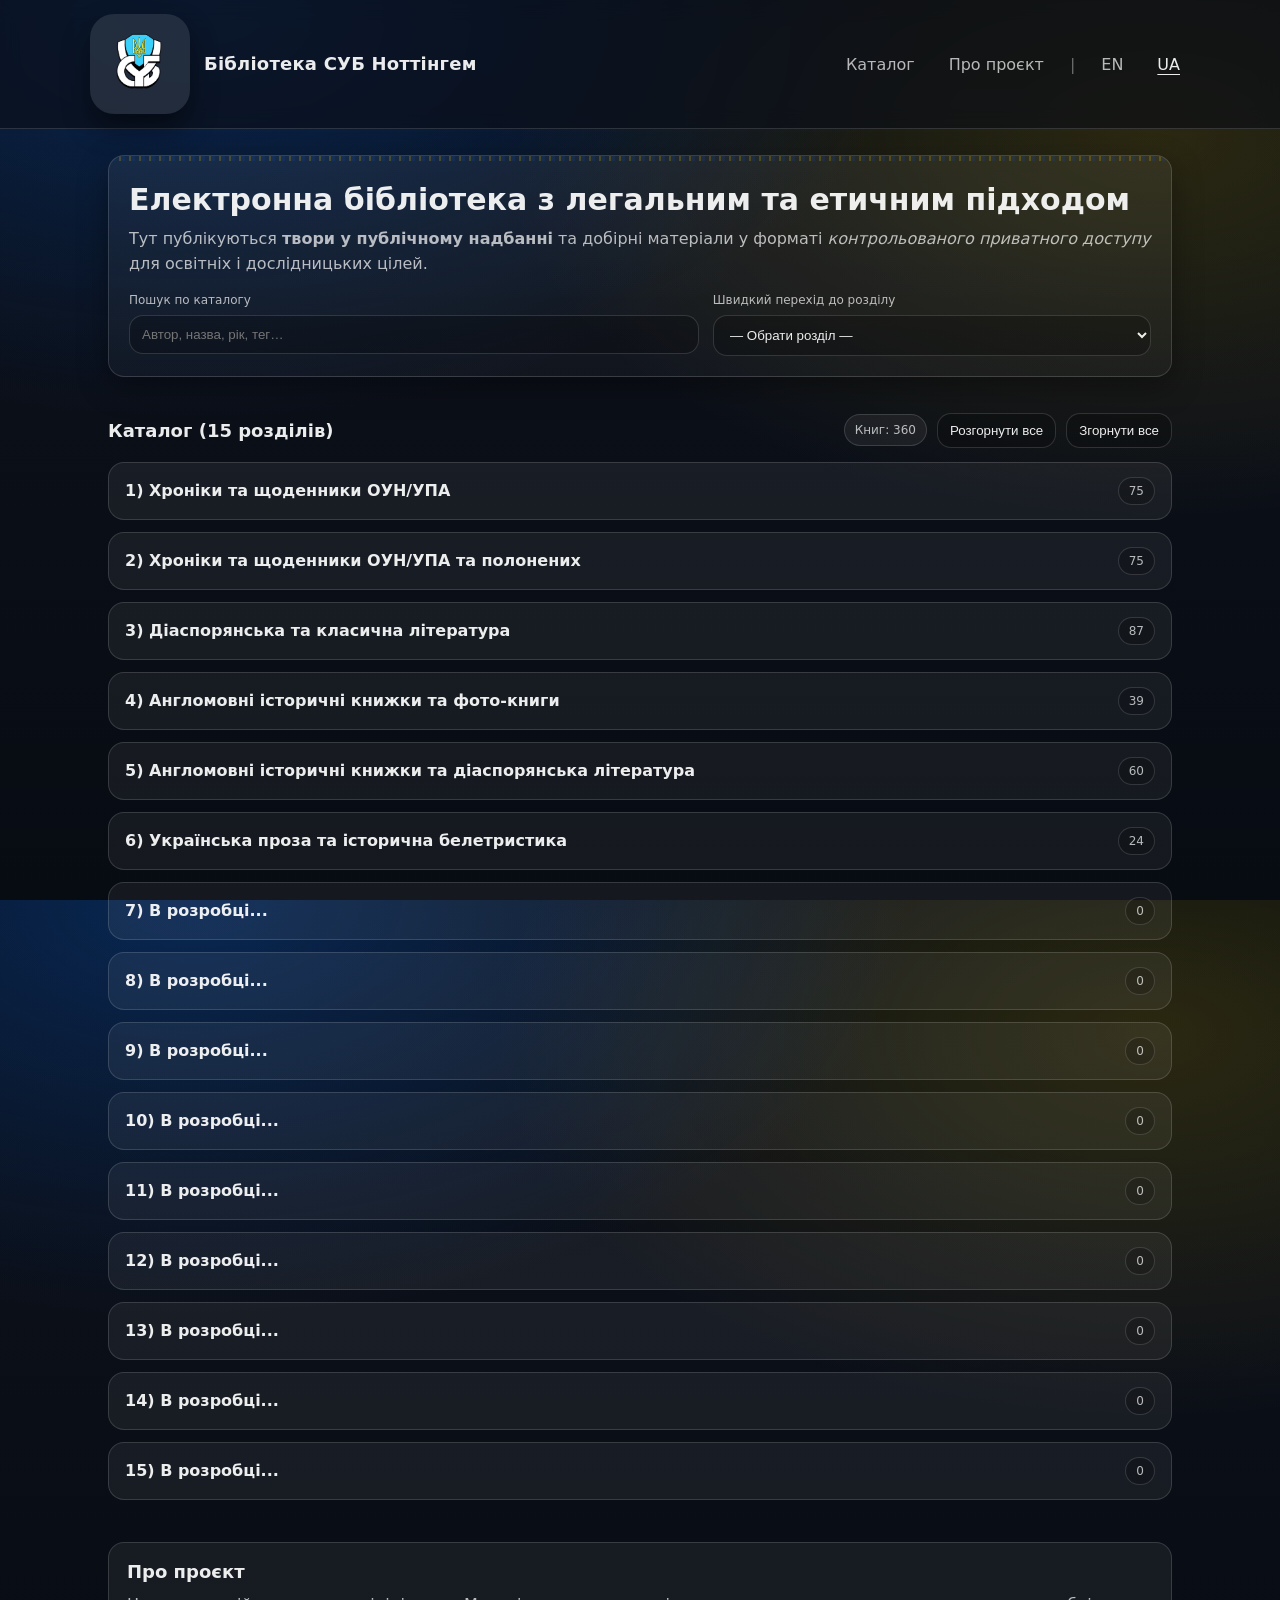
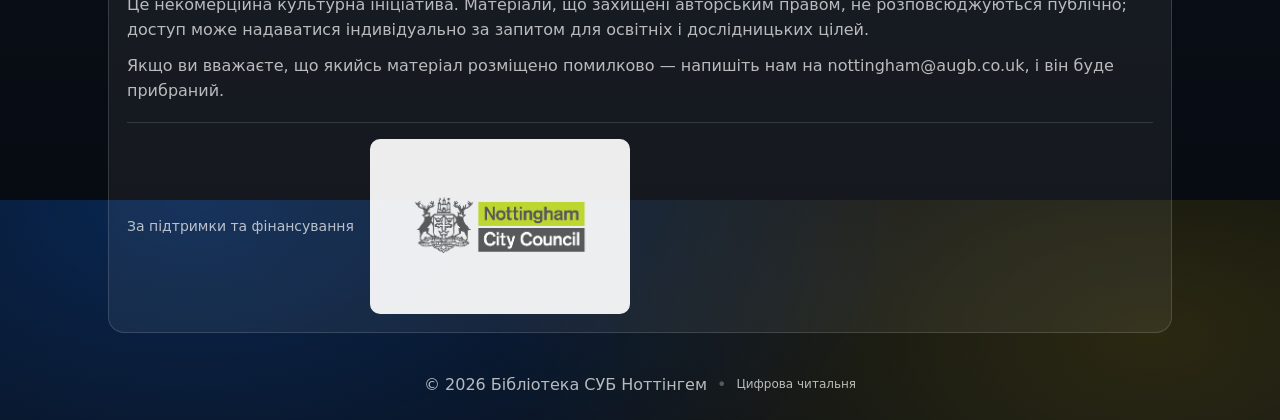
==== commit 93f481f0: "Update uk.html Про проєкт фікс" ====
--- a/uk.html
+++ b/uk.html
@@ -78,25 +78,26 @@
     </section>
 
     <section id="about" class="section">
-  <div class="about">
-    <h2 class="section__title">Про проєкт</h2>
+  <div class="about about--with-funding">
+    <div class="about__content">
+      <h2 class="section__title">Про проєкт</h2>
 
-    <p class="about__text">
-      Це некомерційна культурна ініціатива.
-      Матеріали, захищені авторським правом, не розповсюджуються публічно; доступ може надаватися індивідуально на запит для освітніх та дослідницьких цілей.
-    </p>
+      <p class="about__text">
+        Це некомерційна культурна ініціатива.
+        Матеріали, що захищені авторським правом, не розповсюджуються публічно; доступ може надаватися індивідуально за запитом для освітніх і дослідницьких цілей.
+      </p>
 
-    <p class="about__text">
-      Якщо ви вважаєте, що якийсь матеріал розміщено помилково - напишіть нам на електронну пошту nottingham@augb.co.uk і він буде прибраний.
-    </p>
+      <p class="about__text">
+        Якщо ви вважаєте, що якийсь матеріал розміщено помилково — напишіть нам на nottingham@augb.co.uk, і він буде прибраний.
+      </p>
+    </div>
 
     <div class="funding">
       <p class="funding__text">За підтримки та фінансування</p>
       <img class="funding__logo"
-           src="assets/nottingham-city-council.png"
-           alt="Nottingham City Council logo">
+           src="assets/council.png"
+           alt="Логотип Nottingham City Council">
     </div>
-
   </div>
 </section>
 
--- a/styles.css
+++ b/styles.css
@@ -341,3 +341,27 @@
   font-size: 12px;
   color: rgba(255,255,255,0.70);
 }
+.funding{
+  margin-top: 18px;
+  padding-top: 16px;
+  border-top: 1px solid var(--border);
+  display: flex;
+  align-items: center;
+  gap: 16px;
+  flex-wrap: wrap;
+}
+
+.funding__text{
+  margin: 0;
+  color: var(--muted);
+  font-size: 14px;
+}
+
+.funding__logo{
+  max-width: 260px;
+  height: auto;
+  display: block;
+  background: rgba(255,255,255,0.92);
+  padding: 10px 14px;
+  border-radius: 10px;
+}
